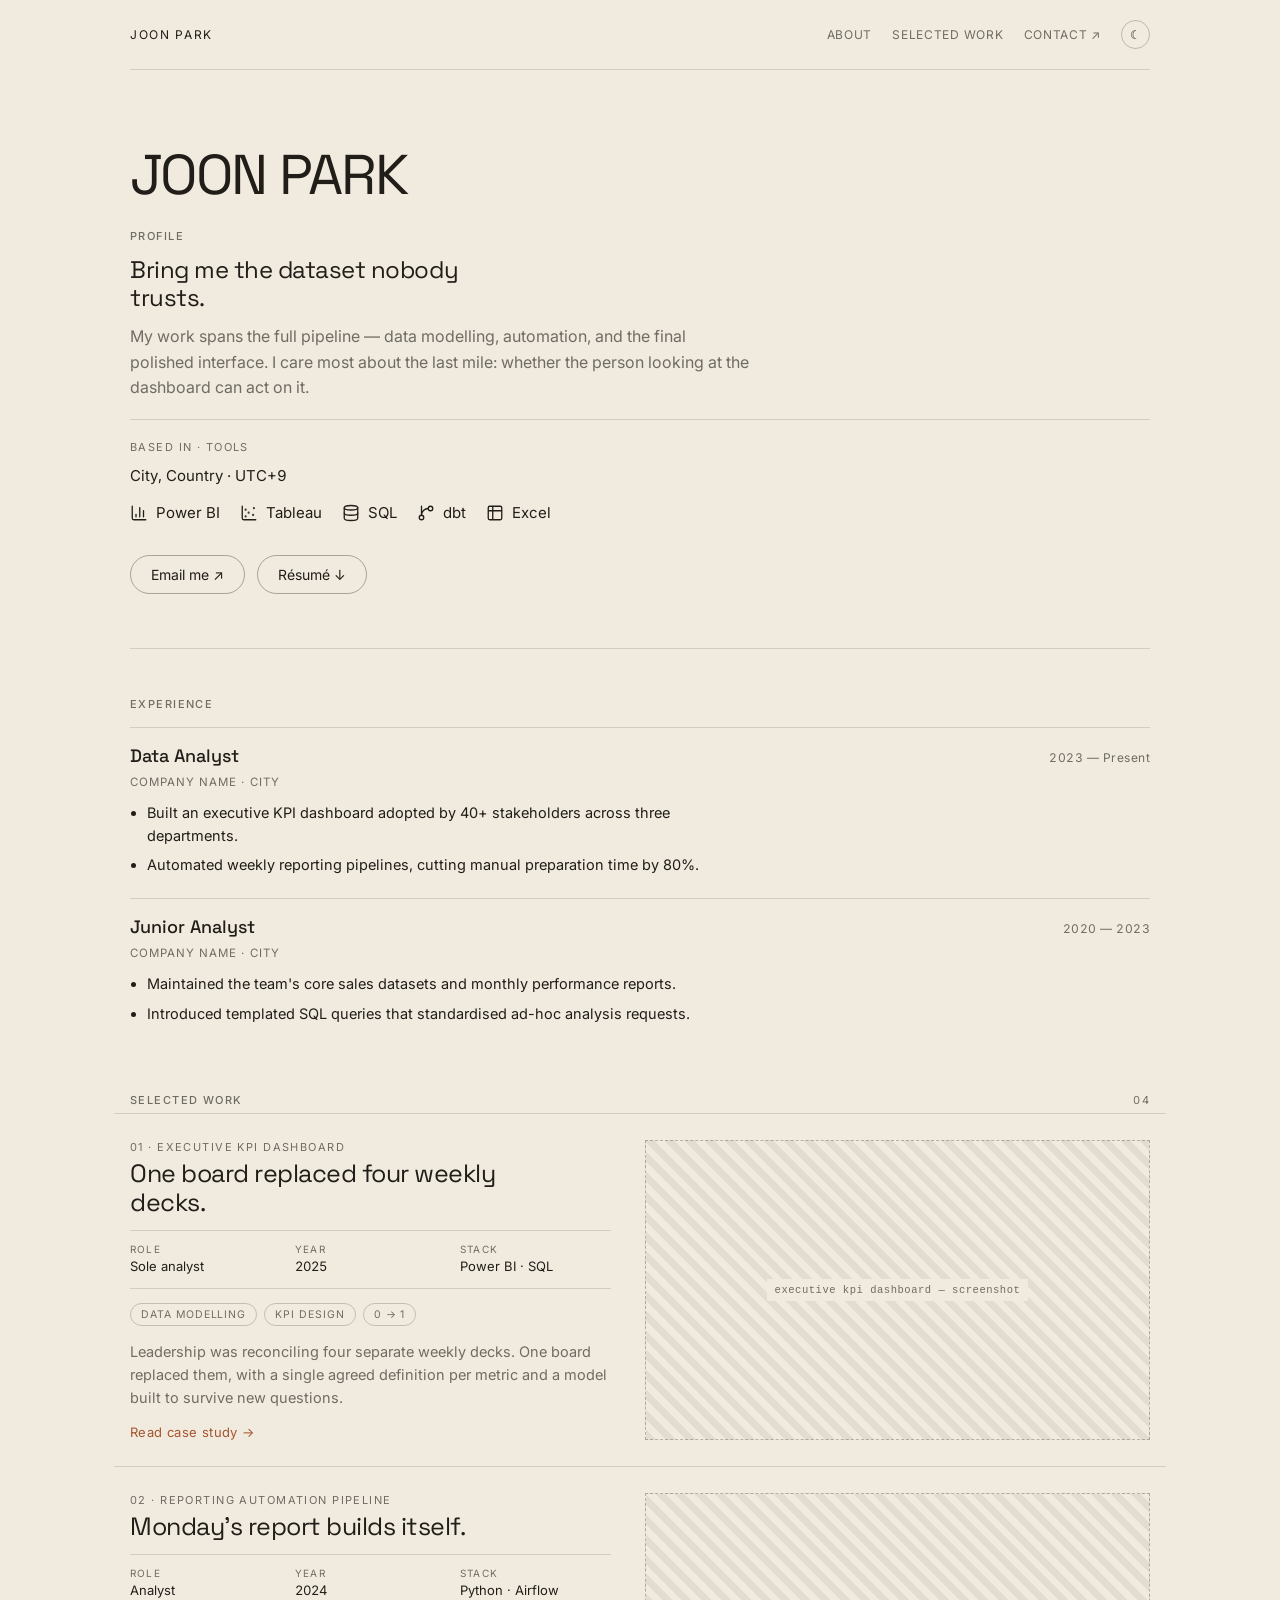
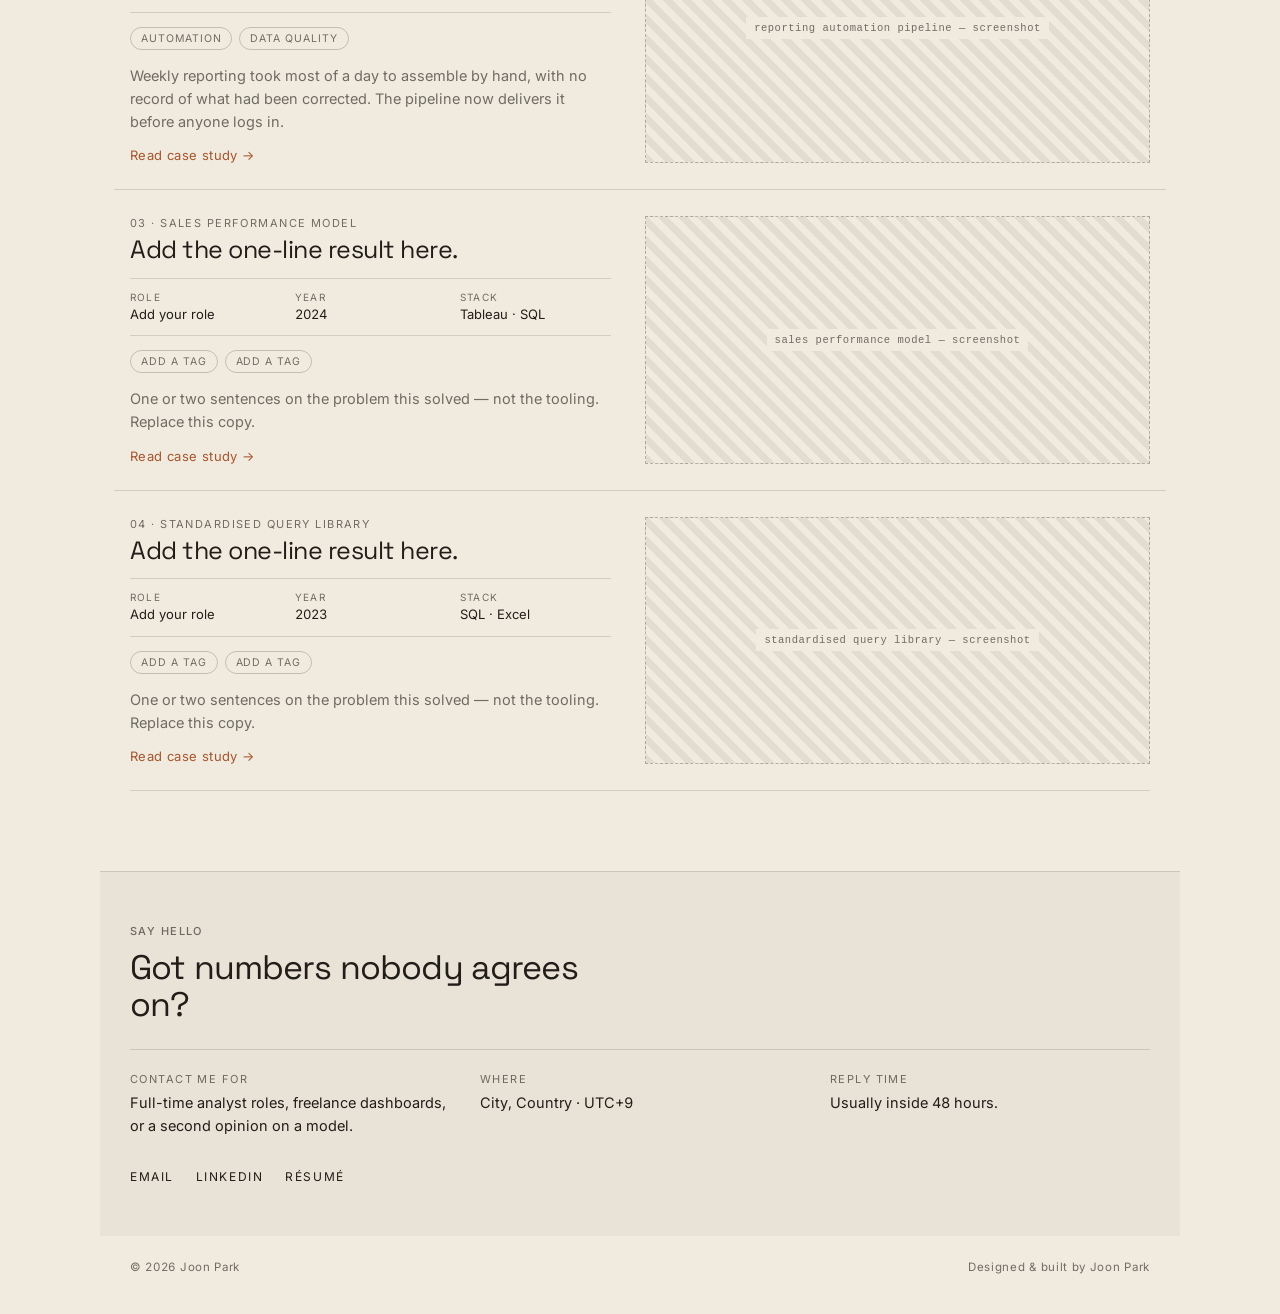
==== index.html @ a76da464 "text mod" ====
<!DOCTYPE html>
<html lang="en">

<head>
  <meta charset="UTF-8">
  <meta name="viewport" content="width=device-width, initial-scale=1.0">
  <title>Joon Park</title>
  <meta name="description" content="Joon Park — Portfolio, analytics work.">
  <link rel="icon"
    href="data:image/svg+xml,%3Csvg xmlns='http://www.w3.org/2000/svg' width='64' height='64'%3E%3Crect width='64' height='64' fill='%23f1ebdf'/%3E%3Crect x='9' y='9' width='46' height='46' fill='none' stroke='%23211e19' stroke-width='2'/%3E%3Crect x='22' y='22' width='20' height='20' fill='%23a4562e'/%3E%3C/svg%3E">
  <link rel="preconnect" href="https://fonts.googleapis.com">
  <link rel="preconnect" href="https://fonts.gstatic.com" crossorigin>
  <link
    href="https://fonts.googleapis.com/css2?family=Space+Grotesk:wght@400;500&family=Inter:wght@400;500&display=swap"
    rel="stylesheet">
  <link rel="stylesheet" href="css/style.css?v=10">
  <!-- Runs before first paint so the stored theme never flashes. -->
  <script>
    (function () {
      var t = null;
      try { t = localStorage.getItem("jpp-theme"); } catch (e) { }
      if (!t) {
        t = window.matchMedia && window.matchMedia("(prefers-color-scheme: dark)").matches
          ? "dark" : "light";
      }
      document.documentElement.setAttribute("data-th", t);
    })();
  </script>
</head>

<body>

  <a class="skip" href="#main">Skip to content</a>

  <div class="wrap">

    <header class="site-head bound">
      <a class="brand" href="index.html">Joon&nbsp;Park</a>
      <nav class="site-nav">
        <a class="nav-link" href="#about">About</a>
        <a class="nav-link" href="#work">Selected Work</a>
        <a class="nav-link" href="mailto:jppk.park@gmail.com">Contact&nbsp;&#8599;</a>
        <button class="theme-toggle" id="themeToggle" type="button" aria-label="Switch to dark theme"
          title="Switch to dark theme">&#9790;</button>
      </nav>
    </header>

    <main id="main" class="bound">

      <!-- ============ HERO ============ -->
      <section class="hero">
        <div class="hero-stack">
          <h1 class="hero-name">Joon&nbsp;Park</h1>

          <div class="profile">
            <h2 class="label">Profile</h2>
            <p class="statement">Bring me the dataset nobody trusts.</p>
            <p class="para">My work spans the full pipeline &mdash; data modelling, automation, and
              the final polished interface. I care most about the last mile: whether the person
              looking at the dashboard can act on it.</p>

            <div class="meta-block">
              <span class="eyebrow">Based in &middot; Tools</span>
              <span class="meta-loc num">City, Country &middot; UTC+9</span>
              <!-- Icons: Lucide (ISC). Each keeps stroke="currentColor" so it
                 renders in ink and follows the light/dark theme. -->
              <div class="tools">
                <span class="tool">
                  <svg viewBox="0 0 24 24" fill="none" stroke="currentColor" stroke-linecap="round"
                    stroke-linejoin="round" aria-hidden="true">
                    <path d="M3 3v16a2 2 0 0 0 2 2h16" />
                    <path d="M18 17V9" />
                    <path d="M13 17V5" />
                    <path d="M8 17v-3" />
                  </svg>Power BI</span>

                <span class="tool">
                  <svg viewBox="0 0 24 24" fill="none" stroke="currentColor" stroke-linecap="round"
                    stroke-linejoin="round" aria-hidden="true">
                    <circle cx="7.5" cy="7.5" r=".5" fill="currentColor" />
                    <circle cx="18.5" cy="5.5" r=".5" fill="currentColor" />
                    <circle cx="11.5" cy="11.5" r=".5" fill="currentColor" />
                    <circle cx="7.5" cy="16.5" r=".5" fill="currentColor" />
                    <circle cx="17.5" cy="14.5" r=".5" fill="currentColor" />
                    <path d="M3 3v16a2 2 0 0 0 2 2h16" />
                  </svg>Tableau</span>

                <span class="tool">
                  <svg viewBox="0 0 24 24" fill="none" stroke="currentColor" stroke-linecap="round"
                    stroke-linejoin="round" aria-hidden="true">
                    <ellipse cx="12" cy="5" rx="9" ry="3" />
                    <path d="M3 5V19A9 3 0 0 0 21 19V5" />
                    <path d="M3 12A9 3 0 0 0 21 12" />
                  </svg>SQL</span>

                <span class="tool">
                  <svg viewBox="0 0 24 24" fill="none" stroke="currentColor" stroke-linecap="round"
                    stroke-linejoin="round" aria-hidden="true">
                    <path d="M15 6a9 9 0 0 0-9 9V3" />
                    <circle cx="18" cy="6" r="3" />
                    <circle cx="6" cy="18" r="3" />
                  </svg>dbt</span>

                <span class="tool">
                  <svg viewBox="0 0 24 24" fill="none" stroke="currentColor" stroke-linecap="round"
                    stroke-linejoin="round" aria-hidden="true">
                    <path
                      d="M9 3H5a2 2 0 0 0-2 2v4m6-6h10a2 2 0 0 1 2 2v4M9 3v18m0 0h10a2 2 0 0 0 2-2V9M9 21H5a2 2 0 0 1-2-2V9m0 0h18" />
                  </svg>Excel</span>
              </div>
            </div>
          </div>

          <div class="cta-row">
            <a class="pill" href="mailto:jppk.park@gmail.com">Email me&nbsp;&#8599;</a>
            <a class="pill" href="#">R&eacute;sum&eacute;&nbsp;&#8595;</a>
          </div>
        </div>
      </section>

      <!-- ============ ABOUT / EXPERIENCE ============ -->
      <section class="about" id="about">
        <div class="about-stack">
          <h2 class="label">Experience</h2>

          <div class="roles">
            <div class="role">
              <div class="role-head">
                <h3 class="role-title">Data Analyst</h3>
                <span class="role-dates num">2023 &mdash; Present</span>
              </div>
              <p class="role-org">Company Name &middot; City</p>
              <ul class="role-list">
                <li>Built an executive KPI dashboard adopted by 40+ stakeholders across three departments.</li>
                <li>Automated weekly reporting pipelines, cutting manual preparation time by 80%.</li>
              </ul>
            </div>

            <div class="role">
              <div class="role-head">
                <h3 class="role-title">Junior Analyst</h3>
                <span class="role-dates num">2020 &mdash; 2023</span>
              </div>
              <p class="role-org">Company Name &middot; City</p>
              <ul class="role-list">
                <li>Maintained the team's core sales datasets and monthly performance reports.</li>
                <li>Introduced templated SQL queries that standardised ad-hoc analysis requests.</li>
              </ul>
            </div>
          </div>
        </div>
      </section>

      <!-- ============ SELECTED WORK ============ -->
      <section class="work-sec" id="work">
        <div class="sec-head">
          <h2 class="label">Selected Work</h2>
          <span class="sec-count num">04</span>
        </div>

        <a class="work" href="work/kpi-dashboard.html">
          <div class="work-grid">
            <div class="ph ph-shot">
              <span class="chip">executive kpi dashboard &mdash; screenshot</span>
            </div>
            <div class="work-text">
              <div class="work-head">
                <span class="eyebrow">01 &middot; Executive KPI dashboard</span>
                <span class="work-headline">One board replaced four weekly decks.</span>
              </div>
              <div class="facts3">
                <div class="fact"><span class="fact-k">Role</span><span class="fact-v">Sole analyst</span></div>
                <div class="fact"><span class="fact-k">Year</span><span class="fact-v num">2025</span></div>
                <div class="fact"><span class="fact-k">Stack</span><span class="fact-v">Power BI &middot; SQL</span>
                </div>
              </div>
              <div class="tags">
                <span class="tag">Data modelling</span>
                <span class="tag">KPI design</span>
                <span class="tag">0 &rarr; 1</span>
              </div>
              <p class="work-blurb">Leadership was reconciling four separate weekly decks. One board
                replaced them, with a single agreed definition per metric and a model built to
                survive new questions.</p>
              <span class="work-cta">Read case study&nbsp;<i class="arrow">&#8594;</i></span>
            </div>
          </div>
        </a>

        <a class="work" href="work/reporting-automation.html">
          <div class="work-grid">
            <div class="ph ph-shot">
              <span class="chip">reporting automation pipeline &mdash; screenshot</span>
            </div>
            <div class="work-text">
              <div class="work-head">
                <span class="eyebrow">02 &middot; Reporting automation pipeline</span>
                <span class="work-headline">Monday's report builds itself.</span>
              </div>
              <div class="facts3">
                <div class="fact"><span class="fact-k">Role</span><span class="fact-v">Analyst</span></div>
                <div class="fact"><span class="fact-k">Year</span><span class="fact-v num">2024</span></div>
                <div class="fact"><span class="fact-k">Stack</span><span class="fact-v">Python &middot; Airflow</span>
                </div>
              </div>
              <div class="tags">
                <span class="tag">Automation</span>
                <span class="tag">Data quality</span>
              </div>
              <p class="work-blurb">Weekly reporting took most of a day to assemble by hand, with no
                record of what had been corrected. The pipeline now delivers it before anyone logs in.</p>
              <span class="work-cta">Read case study&nbsp;<i class="arrow">&#8594;</i></span>
            </div>
          </div>
        </a>

        <a class="work" href="work/sales-performance.html">
          <div class="work-grid">
            <div class="ph ph-shot">
              <span class="chip">sales performance model &mdash; screenshot</span>
            </div>
            <div class="work-text">
              <div class="work-head">
                <span class="eyebrow">03 &middot; Sales performance model</span>
                <span class="work-headline">Add the one-line result here.</span>
              </div>
              <div class="facts3">
                <div class="fact"><span class="fact-k">Role</span><span class="fact-v">Add your role</span></div>
                <div class="fact"><span class="fact-k">Year</span><span class="fact-v num">2024</span></div>
                <div class="fact"><span class="fact-k">Stack</span><span class="fact-v">Tableau &middot; SQL</span>
                </div>
              </div>
              <div class="tags">
                <span class="tag">Add a tag</span>
                <span class="tag">Add a tag</span>
              </div>
              <p class="work-blurb">One or two sentences on the problem this solved &mdash; not the
                tooling. Replace this copy.</p>
              <span class="work-cta">Read case study&nbsp;<i class="arrow">&#8594;</i></span>
            </div>
          </div>
        </a>

        <a class="work" href="work/query-library.html">
          <div class="work-grid">
            <div class="ph ph-shot">
              <span class="chip">standardised query library &mdash; screenshot</span>
            </div>
            <div class="work-text">
              <div class="work-head">
                <span class="eyebrow">04 &middot; Standardised query library</span>
                <span class="work-headline">Add the one-line result here.</span>
              </div>
              <div class="facts3">
                <div class="fact"><span class="fact-k">Role</span><span class="fact-v">Add your role</span></div>
                <div class="fact"><span class="fact-k">Year</span><span class="fact-v num">2023</span></div>
                <div class="fact"><span class="fact-k">Stack</span><span class="fact-v">SQL &middot; Excel</span></div>
              </div>
              <div class="tags">
                <span class="tag">Add a tag</span>
                <span class="tag">Add a tag</span>
              </div>
              <p class="work-blurb">One or two sentences on the problem this solved &mdash; not the
                tooling. Replace this copy.</p>
              <span class="work-cta">Read case study&nbsp;<i class="arrow">&#8594;</i></span>
            </div>
          </div>
        </a>

        <div class="work-end"></div>
      </section>

      <!-- ============ CONTACT ============ -->
      <section class="panel">
        <div class="panel-inner">
          <div class="panel-head">
            <h2 class="label">Say hello</h2>
            <p class="panel-title">Got numbers nobody agrees on?</p>
          </div>

          <div class="triple">
            <div class="tri">
              <span class="eyebrow">Contact me for</span>
              <span class="tri-v">Full-time analyst roles, freelance dashboards, or a second
                opinion on a model.</span>
            </div>
            <div class="tri">
              <span class="eyebrow">Where</span>
              <span class="tri-v num">City, Country &middot; UTC+9</span>
            </div>
            <div class="tri">
              <span class="eyebrow">Reply time</span>
              <span class="tri-v num">Usually inside 48 hours.</span>
            </div>
          </div>

          <div class="link-row">
            <a class="link-cap" href="mailto:jppk.park@gmail.com">Email</a>
            <a class="link-cap" href="https://www.linkedin.com/" rel="noopener">LinkedIn</a>
            <a class="link-cap" href="#">R&eacute;sum&eacute;</a>
          </div>
        </div>
      </section>

    </main>

    <footer class="site-foot bound">
      <span class="num">&copy; 2026 Joon Park</span>
      <span>Designed &amp; built by Joon Park</span>
    </footer>

  </div>

  <script src="js/main.js?v=10"></script>
</body>

</html>
---- css/style.css ----
/* ============================================================
   J.P. Park — portfolio
   Editorial parchment. Hairlines only, no shadows.
   One breakpoint: 820px.
   ============================================================ */

/* ---------- design tokens ---------- */

:root {
  --bg:          #f1ebdf;
  --ink:         #211e19;
  --muted:       rgba(33, 30, 25, .62);
  --accent:      #a4562e;
  --panel:       rgba(33, 30, 25, .04);
  --hover:       rgba(33, 30, 25, .035);

  --hair:        rgba(33, 30, 25, .15);   /* rules and section dividers */
  --hair-strong: rgba(33, 30, 25, .25);   /* theme toggle */
  --hair-tag:    rgba(33, 30, 25, .22);   /* tag pills */
  --hair-dash:   rgba(33, 30, 25, .28);   /* image placeholders */
  --hair-icon:   rgba(33, 30, 25, .35);   /* tool slots, CTA pills */

  --ph-fill:     rgba(33, 30, 25, .07);   /* placeholder hatching */
  --chip-bg:     #f1ebdf;                 /* label chip sitting on the hatching */

  --display: "Space Grotesk", system-ui, sans-serif;
  --body:    Inter, system-ui, sans-serif;
  --mono:    ui-monospace, Menlo, Consolas, monospace;

  color-scheme: light;
}

html[data-th="dark"] {
  --bg:          #16140f;
  --ink:         #ece5d6;
  --muted:       #9a9280;
  --accent:      #d1804f;
  --panel:       rgba(236, 229, 214, .045);
  --hover:       rgba(236, 229, 214, .045);

  --hair:        rgba(236, 229, 214, .18);
  --hair-strong: rgba(236, 229, 214, .28);
  --hair-tag:    rgba(236, 229, 214, .22);
  --hair-dash:   rgba(236, 229, 214, .26);
  --hair-icon:   rgba(236, 229, 214, .30);

  --ph-fill:     rgba(236, 229, 214, .09);
  --chip-bg:     #16140f;

  color-scheme: dark;
}

/* Fallback for the no-JS case — the inline head script normally sets data-th
   before first paint, so this only applies when scripting is off. */
@media (prefers-color-scheme: dark) {
  html:not([data-th]) {
    --bg:          #16140f;
    --ink:         #ece5d6;
    --muted:       #9a9280;
    --accent:      #d1804f;
    --panel:       rgba(236, 229, 214, .045);
    --hover:       rgba(236, 229, 214, .045);
    --hair:        rgba(236, 229, 214, .18);
    --hair-strong: rgba(236, 229, 214, .28);
    --hair-tag:    rgba(236, 229, 214, .22);
    --hair-dash:   rgba(236, 229, 214, .26);
    --hair-icon:   rgba(236, 229, 214, .30);
    --ph-fill:     rgba(236, 229, 214, .09);
    --chip-bg:     #16140f;
    color-scheme: dark;
  }
}

/* ---------- base ---------- */

html, body { margin: 0; padding: 0; }

body {
  background: var(--bg);
  color: var(--ink);
  font-family: var(--body);
  -webkit-font-smoothing: antialiased;
}

a { color: var(--ink); text-decoration: none; }
a:hover { color: var(--accent); }
:focus-visible { outline: 2px solid var(--accent); outline-offset: 3px; }
::selection { background: var(--accent); color: var(--bg); }

h1, h2, h3, p, ul, figure { margin: 0; }

.num { font-variant-numeric: tabular-nums; }

.skip {
  position: absolute; left: -9999px; top: 8px; z-index: 50;
  padding: 8px 14px; border-radius: 4px;
  background: var(--ink); color: var(--bg); font-size: 13px;
}
.skip:focus { left: 16px; color: var(--bg); }

/* ---------- shell ---------- */

.wrap  { min-height: 100vh; padding: 0 30px; }
.bound { max-width: 1020px; margin: 0 auto; }

/* ---------- header ---------- */

.site-head {
  display: flex; justify-content: space-between; align-items: center;
  gap: 18px; padding: 20px 0;
  border-bottom: 1px solid var(--hair);
}
.brand { font-size: 12px; letter-spacing: .14em; text-transform: uppercase; }
.site-nav { display: flex; align-items: center; gap: 20px; }
.nav-link {
  font-size: 12px; letter-spacing: .06em; text-transform: uppercase;
  color: var(--muted);
}
.theme-toggle {
  width: 29px; height: 29px; padding: 0;
  border: 1px solid var(--hair-strong); border-radius: 50%;
  background: transparent; color: inherit; cursor: pointer;
  font-size: 12px; line-height: 1;
  display: grid; place-items: center;
}
.theme-toggle:hover { border-color: var(--accent); color: var(--accent); }

/* ---------- shared type ---------- */

.label {
  font-size: 11px; font-weight: 500; letter-spacing: .13em;
  text-transform: uppercase; color: var(--muted);
}
.eyebrow {
  font-size: 11px; letter-spacing: .13em;
  text-transform: uppercase; color: var(--muted);
}

/* ---------- hero ---------- */

.hero { padding: 76px 0 54px; display: flex; flex-direction: column; }
.hero-stack { display: flex; flex-direction: column; gap: 26px; }

.hero-name {
  font-family: var(--display); font-size: 56px; font-weight: 400;
  line-height: 1.02; letter-spacing: -.03em; text-transform: uppercase;
  max-width: 17ch; text-wrap: balance;
}

.profile { display: flex; flex-direction: column; gap: 13px; }
.statement {
  font-family: var(--display); font-size: 24px; font-weight: 400;
  line-height: 1.15; letter-spacing: -.02em; max-width: 24ch;
}
.para {
  font-size: 16px; line-height: 1.6; max-width: 62ch;
  color: var(--muted); text-wrap: pretty;
}

.meta-block {
  display: flex; flex-direction: column; gap: 10px;
  width: 100%; align-self: stretch;
  padding-top: 20px; margin-top: 5px;
  border-top: 1px solid var(--hair);
}
.meta-loc { font-size: 15px; line-height: 1.6; }
.tools { display: flex; flex-wrap: wrap; gap: 10px 20px; margin-top: 4px; }
.tool {
  display: inline-flex; align-items: center; gap: 8px;
  white-space: nowrap; font-size: 15px; line-height: 1.4;
}
/* Lucide glyphs (ISC). Monochrome — they inherit the ink colour via
   currentColor, so they follow the light/dark theme. Note: no `fill` here on
   purpose — the scatter icon's dots carry their own fill="currentColor" and a
   CSS fill would override that attribute and erase them. */
.tool svg {
  flex: none; width: 18px; height: 18px;
  stroke-width: 1.75;
}

.cta-row { display: flex; flex-wrap: wrap; gap: 12px; padding-top: 6px; }
.pill {
  border: 1px solid var(--hair-icon); border-radius: 22px;
  padding: 10px 20px; font-size: 14px;
}
.pill:hover { border-color: var(--accent); }

/* ---------- experience ---------- */

.about {
  padding: 48px 0 8px;
  border-top: 1px solid var(--hair);
  scroll-margin-top: 20px;
}
.about-stack { display: flex; flex-direction: column; gap: 16px; }
.roles { display: flex; flex-direction: column; gap: 22px; }
.role {
  display: flex; flex-direction: column; gap: 8px;
  padding-top: 16px; border-top: 1px solid var(--hair);
}
.role-head {
  display: flex; justify-content: space-between; align-items: baseline; gap: 16px;
}
.role-title { font-family: var(--display); font-size: 18px; font-weight: 500; }
.role-dates {
  font-size: 12px; letter-spacing: .04em; white-space: nowrap; color: var(--muted);
}
.role-org {
  font-size: 11.5px; letter-spacing: .09em;
  text-transform: uppercase; color: var(--muted);
}
.role-list {
  margin-top: 5px; padding-left: 17px; max-width: 56ch;
  display: flex; flex-direction: column; gap: 7px;
}
.role-list li { font-size: 14.5px; line-height: 1.55; }

/* ---------- selected work ---------- */

.work-sec { padding: 60px 0 20px; scroll-margin-top: 20px; }
.sec-head {
  display: flex; justify-content: space-between; align-items: baseline;
  gap: 20px; padding-bottom: 6px;
}
.sec-count { font-size: 11px; letter-spacing: .13em; color: var(--muted); }

.work {
  display: block; border-top: 1px solid var(--hair);
  padding: 26px 16px; margin: 0 -16px;
  transition: background .15s ease;
}
.work:hover { background: var(--hover); color: var(--ink); }
.work-grid {
  display: grid; grid-template-columns: 1fr 1.05fr;
  gap: 34px; align-items: stretch;
}
.work-text { display: flex; flex-direction: column; gap: 14px; order: 1; }
.work-head { display: flex; flex-direction: column; gap: 5px; }
.work-headline {
  font-family: var(--display); font-size: 25px; font-weight: 400;
  line-height: 1.14; letter-spacing: -.02em; max-width: 24ch;
}
.work-blurb {
  font-size: 14.5px; line-height: 1.6; max-width: 56ch;
  color: var(--muted); text-wrap: pretty;
}
.work-cta {
  margin-top: auto; font-size: 13px; letter-spacing: .03em; color: var(--accent);
}
.arrow { display: inline-block; font-style: normal; transition: transform .15s ease; }
.work:hover .arrow { transform: translateX(3px); }
.work-end { border-top: 1px solid var(--hair); }

/* image placeholders */
.ph {
  display: grid; place-items: center;
  border: 1px dashed var(--hair-dash);
  background-image: repeating-linear-gradient(45deg,
    var(--ph-fill) 0 7px, transparent 7px 14px);
}
.ph-shot { min-height: 230px; order: 2; }
.chip {
  font-family: var(--mono); font-size: 10.5px; letter-spacing: .05em;
  padding: 5px 8px; background: var(--chip-bg); color: var(--muted);
}

/* facts strips */
.facts3 {
  display: grid; grid-template-columns: repeat(3, 1fr); gap: 14px;
  padding: 12px 0;
  border-top: 1px solid var(--hair); border-bottom: 1px solid var(--hair);
}
.fact { display: flex; flex-direction: column; gap: 3px; }
.fact-k {
  font-size: 10px; letter-spacing: .12em; text-transform: uppercase; color: var(--muted);
}
.fact-v { font-size: 13px; line-height: 1.35; }

.tags { display: flex; flex-wrap: wrap; gap: 7px; }
.tag {
  display: inline-block; white-space: nowrap;
  font-size: 10.5px; letter-spacing: .09em; text-transform: uppercase;
  border: 1px solid var(--hair-tag); border-radius: 12px;
  padding: 4px 10px; color: var(--muted);
}

/* ---------- full-bleed panels ---------- */

.panel {
  margin: 60px -30px 0; padding: 52px 30px;
  background: var(--panel); border-top: 1px solid var(--hair);
}
.panel-inner {
  max-width: 1020px; margin: 0 auto;
  display: flex; flex-direction: column; gap: 26px;
}
.panel-head { display: flex; flex-direction: column; gap: 12px; }
.panel-title {
  font-family: var(--display); font-size: 34px; font-weight: 400;
  line-height: 1.08; letter-spacing: -.025em; max-width: 22ch;
}
.triple {
  display: grid; grid-template-columns: repeat(3, 1fr); gap: 30px;
  padding-top: 22px; border-top: 1px solid var(--hair);
}
.tri { display: flex; flex-direction: column; gap: 6px; }
.tri-v { font-size: 14.5px; line-height: 1.55; }
.link-row {
  display: flex; flex-wrap: wrap; gap: 22px;
  align-items: baseline; padding-top: 6px;
}
.link-cap { font-size: 12px; letter-spacing: .13em; text-transform: uppercase; }

/* ---------- footer ---------- */

.site-foot {
  padding: 24px 0 40px;
  display: flex; justify-content: space-between; align-items: baseline; gap: 20px;
}
.site-foot span { font-size: 11.5px; letter-spacing: .06em; color: var(--muted); }

/* ---------- case study ---------- */

.cs-top {
  padding: 24px 0 0;
  display: flex; justify-content: space-between; align-items: baseline; gap: 20px;
}
.cs-back {
  font-size: 11.5px; letter-spacing: .09em;
  text-transform: uppercase; color: var(--muted);
}
.cs-counter { font-size: 11.5px; letter-spacing: .11em; color: var(--muted); }

.cs-head { padding: 52px 0 30px; display: flex; flex-direction: column; gap: 20px; }
.cs-title {
  font-family: var(--display); font-size: 44px; font-weight: 400;
  line-height: 1.05; letter-spacing: -.03em; text-transform: uppercase;
  max-width: 20ch; text-wrap: balance;
}
.cs-lede {
  font-size: 17px; line-height: 1.55; max-width: 56ch;
  color: var(--muted); text-wrap: pretty;
}

.facts4 {
  display: grid; grid-template-columns: repeat(4, 1fr); gap: 24px;
  padding: 22px 0 30px; border-top: 1px solid var(--hair);
}
.facts4 .fact-k { font-size: 10.5px; }
.facts4 .fact-v { font-size: 14.5px; line-height: 1.45; }

.ph-hero { height: 440px; }
.ph-hero .chip { font-size: 11px; padding: 6px 10px; }
.ph-detail { height: 270px; }

.cs-row {
  display: grid; grid-template-columns: 160px 1fr; gap: 34px;
  padding-top: 38px; margin-top: 38px; border-top: 1px solid var(--hair);
}
.cs-body { display: flex; flex-direction: column; gap: 26px; }
.cs-para {
  font-size: 15.5px; line-height: 1.65; max-width: 62ch; text-wrap: pretty;
}
.figure { display: flex; flex-direction: column; gap: 10px; }
.figure figcaption {
  font-size: 13px; line-height: 1.5; max-width: 52ch; color: var(--muted);
}

.stats { display: flex; flex-wrap: wrap; gap: 52px; }
.stat { display: flex; flex-direction: column; gap: 5px; }
.stat-n {
  font-family: var(--display); font-size: 38px; font-weight: 400;
  letter-spacing: -.035em; color: var(--accent);
}
.stat-k { font-size: 12.5px; letter-spacing: .04em; color: var(--muted); }

.cs-nav { margin: 52px -30px 0; padding: 30px; }
.cs-nav .panel-inner { display: grid; grid-template-columns: 1fr 1fr; gap: 26px; }
.cs-step {
  display: flex; flex-direction: column; gap: 6px;
  transition: background .15s ease;
}
.cs-step:hover { color: var(--ink); }
.cs-step-next { text-align: right; }
.cs-step-title { font-family: var(--display); font-size: 19px; line-height: 1.2; }
.cs-results { display: flex; flex-direction: column; gap: 28px; }

/* ---------- responsive ---------- */

@media (max-width: 820px) {
  .hero-name,
  .cs-title      { font-size: 31px; }
  .panel-title   { font-size: 27px; }

  .work-grid     { grid-template-columns: 1fr; gap: 22px; }
  .ph-shot       { order: -1; }

  .facts4        { grid-template-columns: 1fr 1fr; gap: 20px; }
  .triple        { grid-template-columns: 1fr; gap: 26px; }
  .cs-row        { grid-template-columns: 1fr; gap: 12px; }
  .cs-nav .panel-inner { grid-template-columns: 1fr; gap: 30px; }
}

@media (prefers-reduced-motion: reduce) {
  .work, .arrow, .cs-step { transition: none; }
}
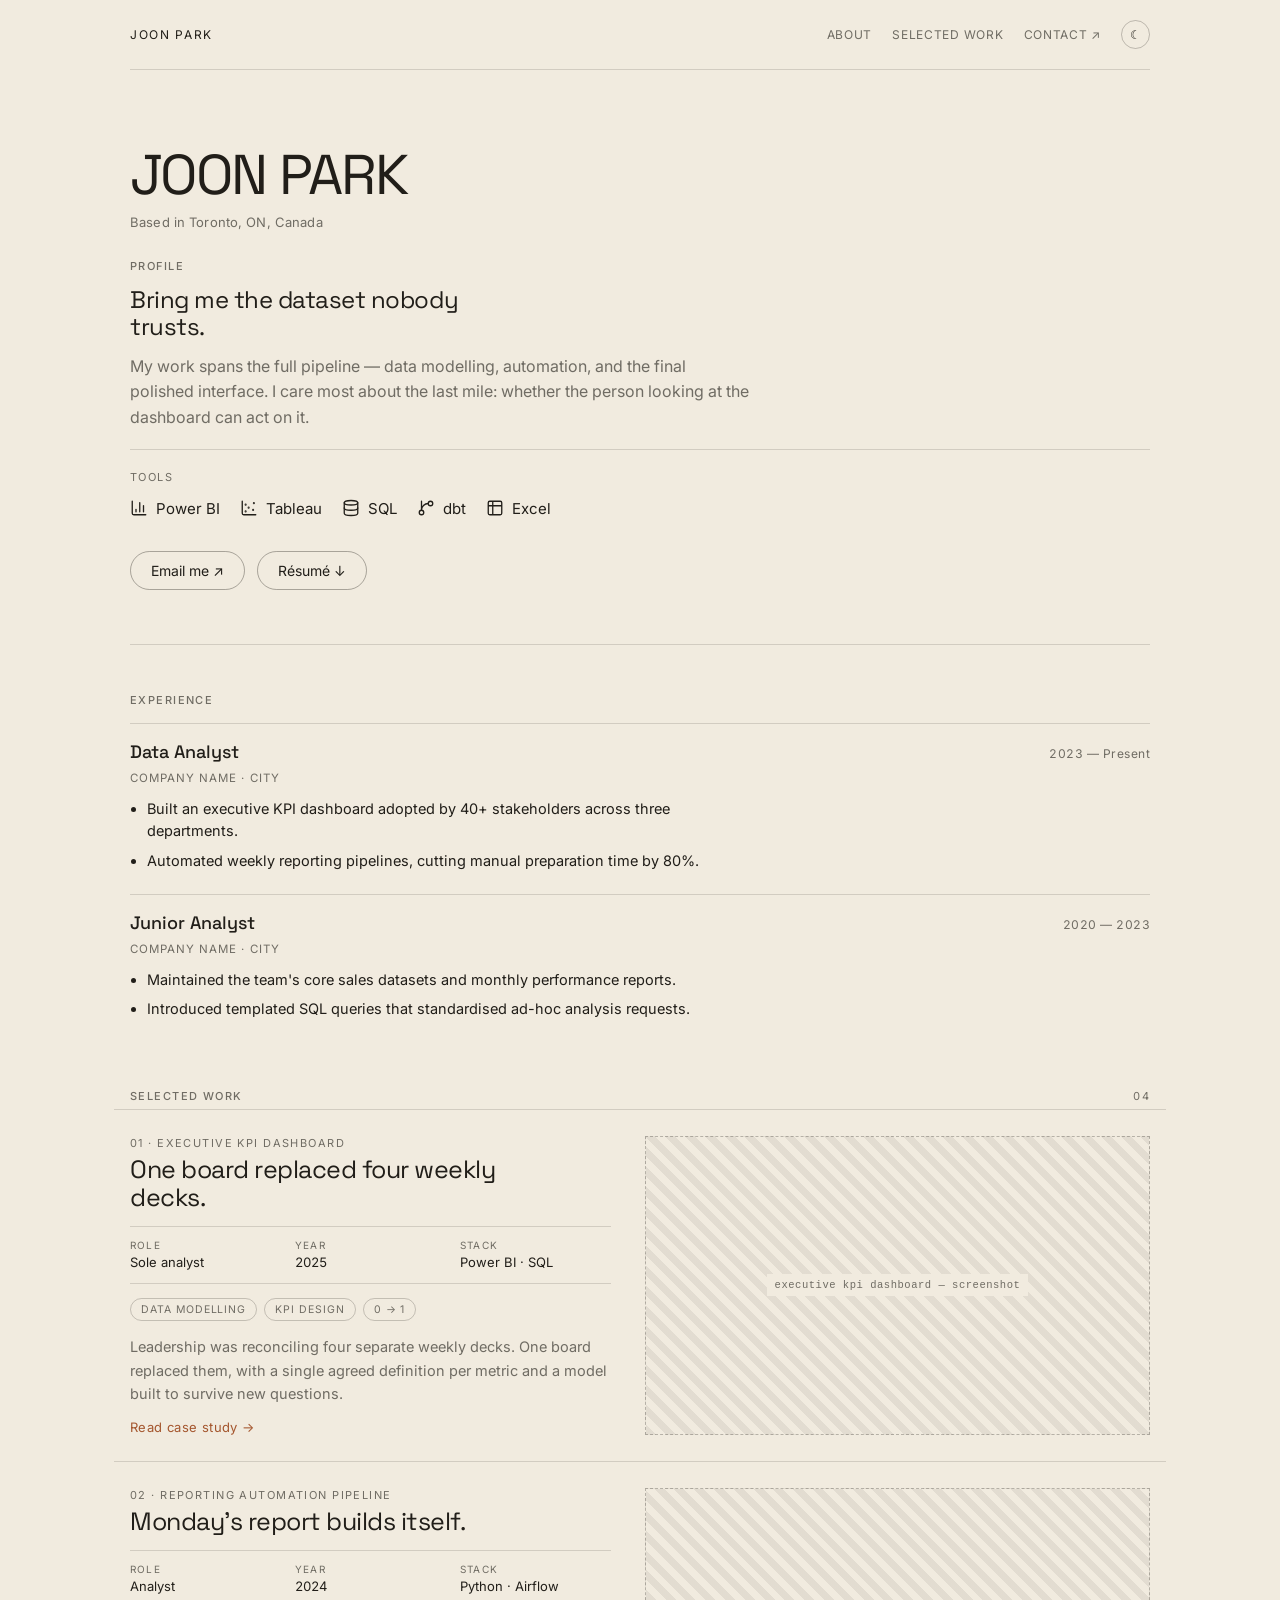
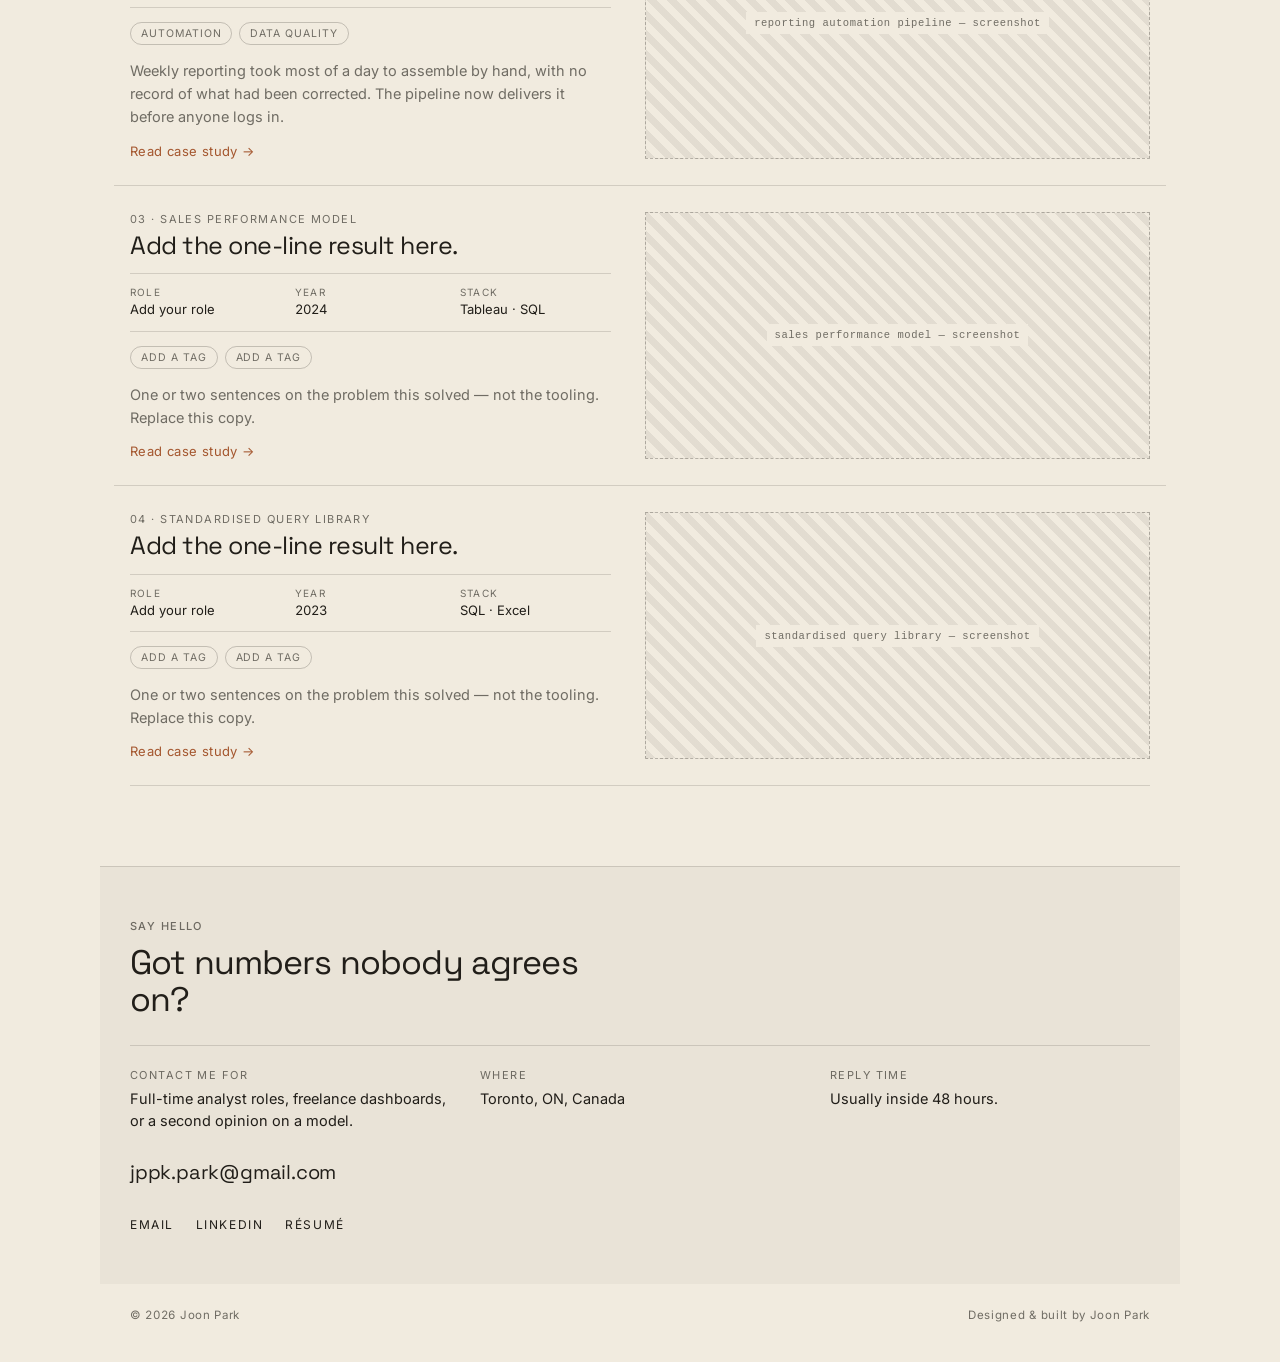
==== commit c9f348d7: "Hero identity, Toronto location, and scrape-resistant email - Move the location under the name as it" ====
--- a/index.html
+++ b/index.html
@@ -13,7 +13,7 @@
   <link
     href="https://fonts.googleapis.com/css2?family=Space+Grotesk:wght@400;500&family=Inter:wght@400;500&display=swap"
     rel="stylesheet">
-  <link rel="stylesheet" href="css/style.css?v=10">
+  <link rel="stylesheet" href="css/style.css?v=13">
   <!-- Runs before first paint so the stored theme never flashes. -->
   <script>
     (function () {
@@ -39,7 +39,7 @@
       <nav class="site-nav">
         <a class="nav-link" href="#about">About</a>
         <a class="nav-link" href="#work">Selected Work</a>
-        <a class="nav-link" href="mailto:jppk.park@gmail.com">Contact&nbsp;&#8599;</a>
+        <a class="nav-link mail" href="#contact" data-u="jppk.park" data-d="gmail.com">Contact&nbsp;&#8599;</a>
         <button class="theme-toggle" id="themeToggle" type="button" aria-label="Switch to dark theme"
           title="Switch to dark theme">&#9790;</button>
       </nav>
@@ -50,7 +50,10 @@
       <!-- ============ HERO ============ -->
       <section class="hero">
         <div class="hero-stack">
-          <h1 class="hero-name">Joon&nbsp;Park</h1>
+          <div class="hero-id">
+            <h1 class="hero-name">Joon&nbsp;Park</h1>
+            <p class="hero-loc">Based in Toronto, ON, Canada</p>
+          </div>
 
           <div class="profile">
             <h2 class="label">Profile</h2>
@@ -60,8 +63,7 @@
               looking at the dashboard can act on it.</p>
 
             <div class="meta-block">
-              <span class="eyebrow">Based in &middot; Tools</span>
-              <span class="meta-loc num">City, Country &middot; UTC+9</span>
+              <span class="eyebrow">Tools</span>
               <!-- Icons: Lucide (ISC). Each keeps stroke="currentColor" so it
                  renders in ink and follows the light/dark theme. -->
               <div class="tools">
@@ -112,7 +114,7 @@
           </div>
 
           <div class="cta-row">
-            <a class="pill" href="mailto:jppk.park@gmail.com">Email me&nbsp;&#8599;</a>
+            <a class="pill mail" href="#contact" data-u="jppk.park" data-d="gmail.com">Email me&nbsp;&#8599;</a>
             <a class="pill" href="#">R&eacute;sum&eacute;&nbsp;&#8595;</a>
           </div>
         </div>
@@ -271,7 +273,7 @@
       </section>
 
       <!-- ============ CONTACT ============ -->
-      <section class="panel">
+      <section class="panel" id="contact">
         <div class="panel-inner">
           <div class="panel-head">
             <h2 class="label">Say hello</h2>
@@ -286,7 +288,7 @@
             </div>
             <div class="tri">
               <span class="eyebrow">Where</span>
-              <span class="tri-v num">City, Country &middot; UTC+9</span>
+              <span class="tri-v">Toronto, ON, Canada</span>
             </div>
             <div class="tri">
               <span class="eyebrow">Reply time</span>
@@ -294,8 +296,13 @@
             </div>
           </div>
 
+          <!-- The address is assembled by js/main.js so it never appears in the
+               page source. Without JS this stays readable as the (at)/(dot) form. -->
+          <a class="mail-display mail" href="#contact"
+             data-u="jppk.park" data-d="gmail.com" data-show>jppk.park (at) gmail (dot) com</a>
+
           <div class="link-row">
-            <a class="link-cap" href="mailto:jppk.park@gmail.com">Email</a>
+            <a class="link-cap mail" href="#contact" data-u="jppk.park" data-d="gmail.com">Email</a>
             <a class="link-cap" href="https://www.linkedin.com/" rel="noopener">LinkedIn</a>
             <a class="link-cap" href="#">R&eacute;sum&eacute;</a>
           </div>
@@ -311,7 +318,7 @@
 
   </div>
 
-  <script src="js/main.js?v=10"></script>
+  <script src="js/main.js?v=13"></script>
 </body>
 
 </html>
--- a/css/style.css
+++ b/css/style.css
@@ -147,6 +147,11 @@
   max-width: 17ch; text-wrap: balance;
 }
 
+/* Name and location read as one unit, so they sit tighter than the
+   hero-stack's 26px rhythm. */
+.hero-id  { display: flex; flex-direction: column; gap: 10px; }
+.hero-loc { font-size: 13px; line-height: 1.5; letter-spacing: .01em; color: var(--muted); }
+
 .profile { display: flex; flex-direction: column; gap: 13px; }
 .statement {
   font-family: var(--display); font-size: 24px; font-weight: 400;
@@ -163,7 +168,6 @@
   padding-top: 20px; margin-top: 5px;
   border-top: 1px solid var(--hair);
 }
-.meta-loc { font-size: 15px; line-height: 1.6; }
 .tools { display: flex; flex-wrap: wrap; gap: 10px 20px; margin-top: 4px; }
 .tool {
   display: inline-flex; align-items: center; gap: 8px;
@@ -305,6 +309,11 @@
 }
 .tri { display: flex; flex-direction: column; gap: 6px; }
 .tri-v { font-size: 14.5px; line-height: 1.55; }
+.mail-display {
+  align-self: start;
+  font-family: var(--display); font-size: 20px; line-height: 1.3;
+  letter-spacing: -.01em; word-break: break-word;
+}
 .link-row {
   display: flex; flex-wrap: wrap; gap: 22px;
   align-items: baseline; padding-top: 6px;
@@ -392,6 +401,11 @@
   .cs-title      { font-size: 31px; }
   .panel-title   { font-size: 27px; }
 
+  /* The four nav items plus the brand are wider than a phone viewport, so let
+     the bar wrap to a second row instead of forcing the page to scroll. */
+  .site-head     { flex-wrap: wrap; gap: 12px 18px; }
+  .site-nav      { flex-wrap: wrap; gap: 16px; }
+
   .work-grid     { grid-template-columns: 1fr; gap: 22px; }
   .ph-shot       { order: -1; }
 
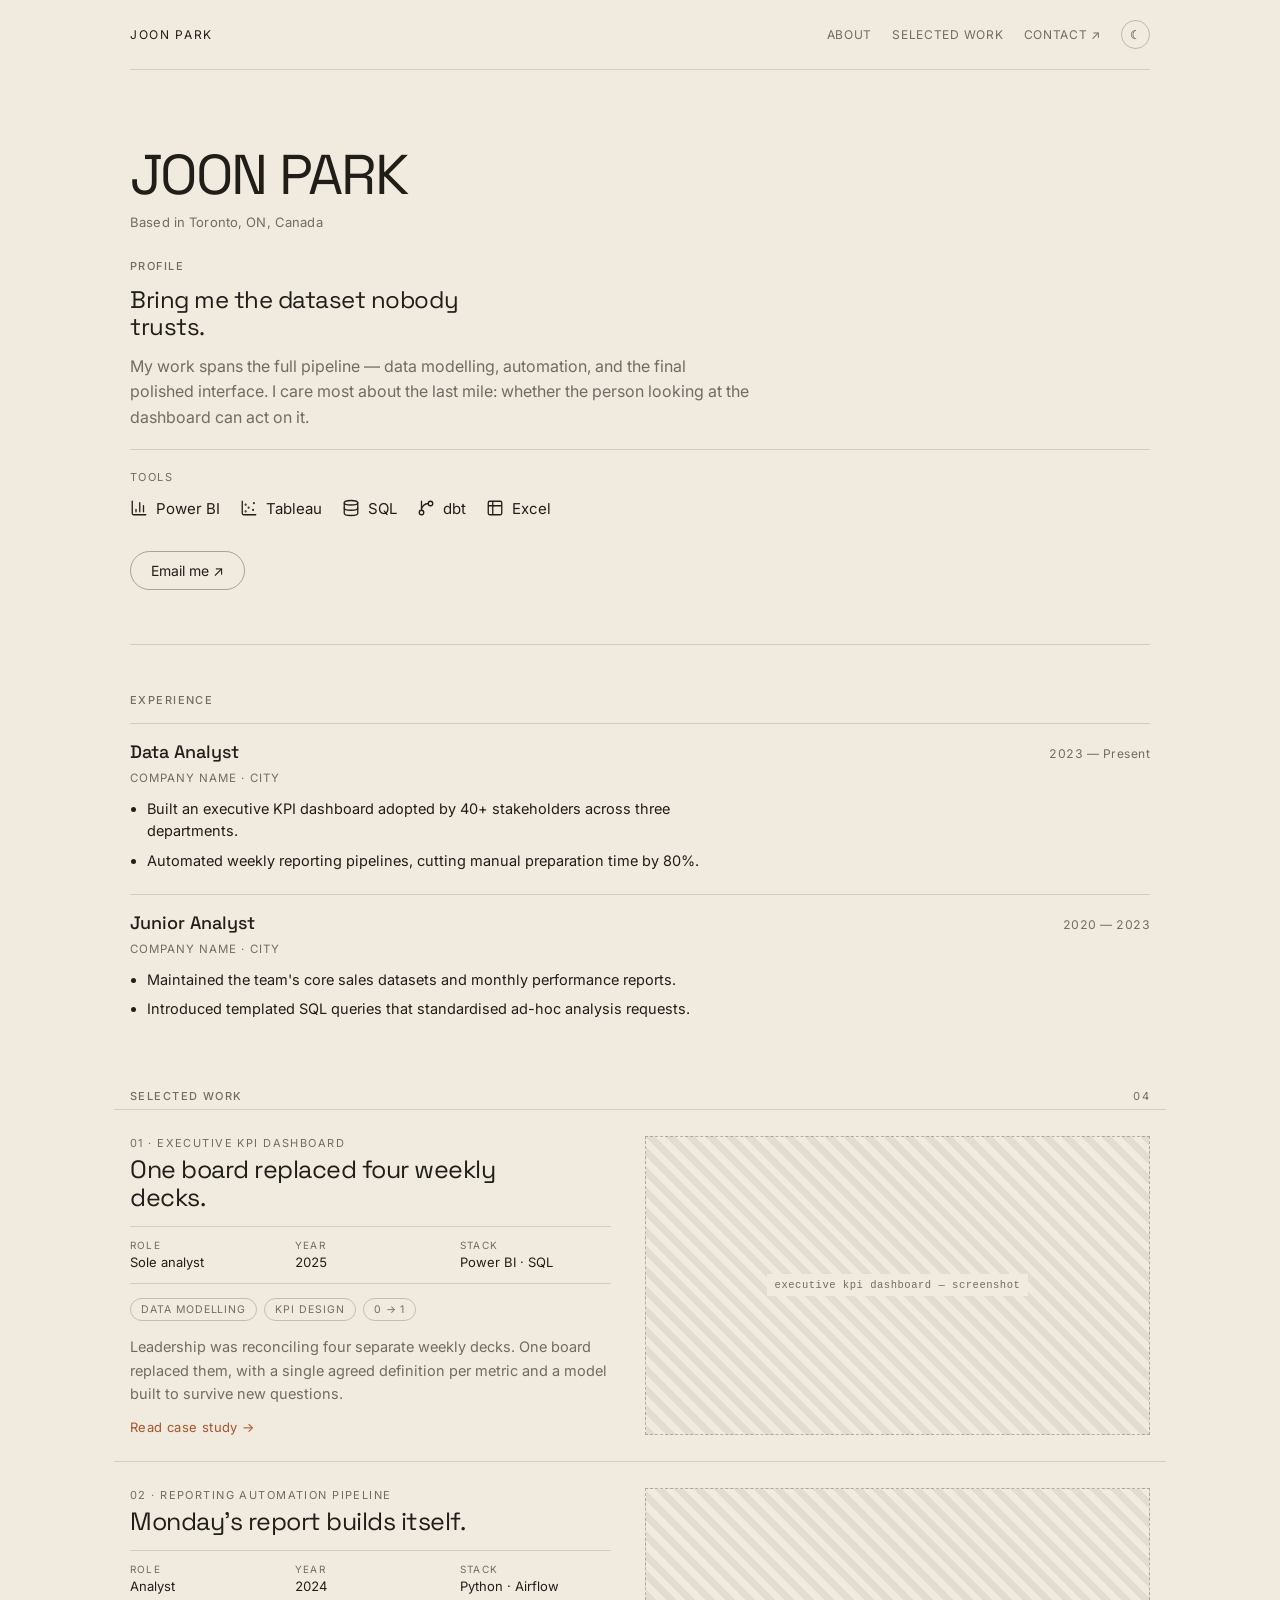
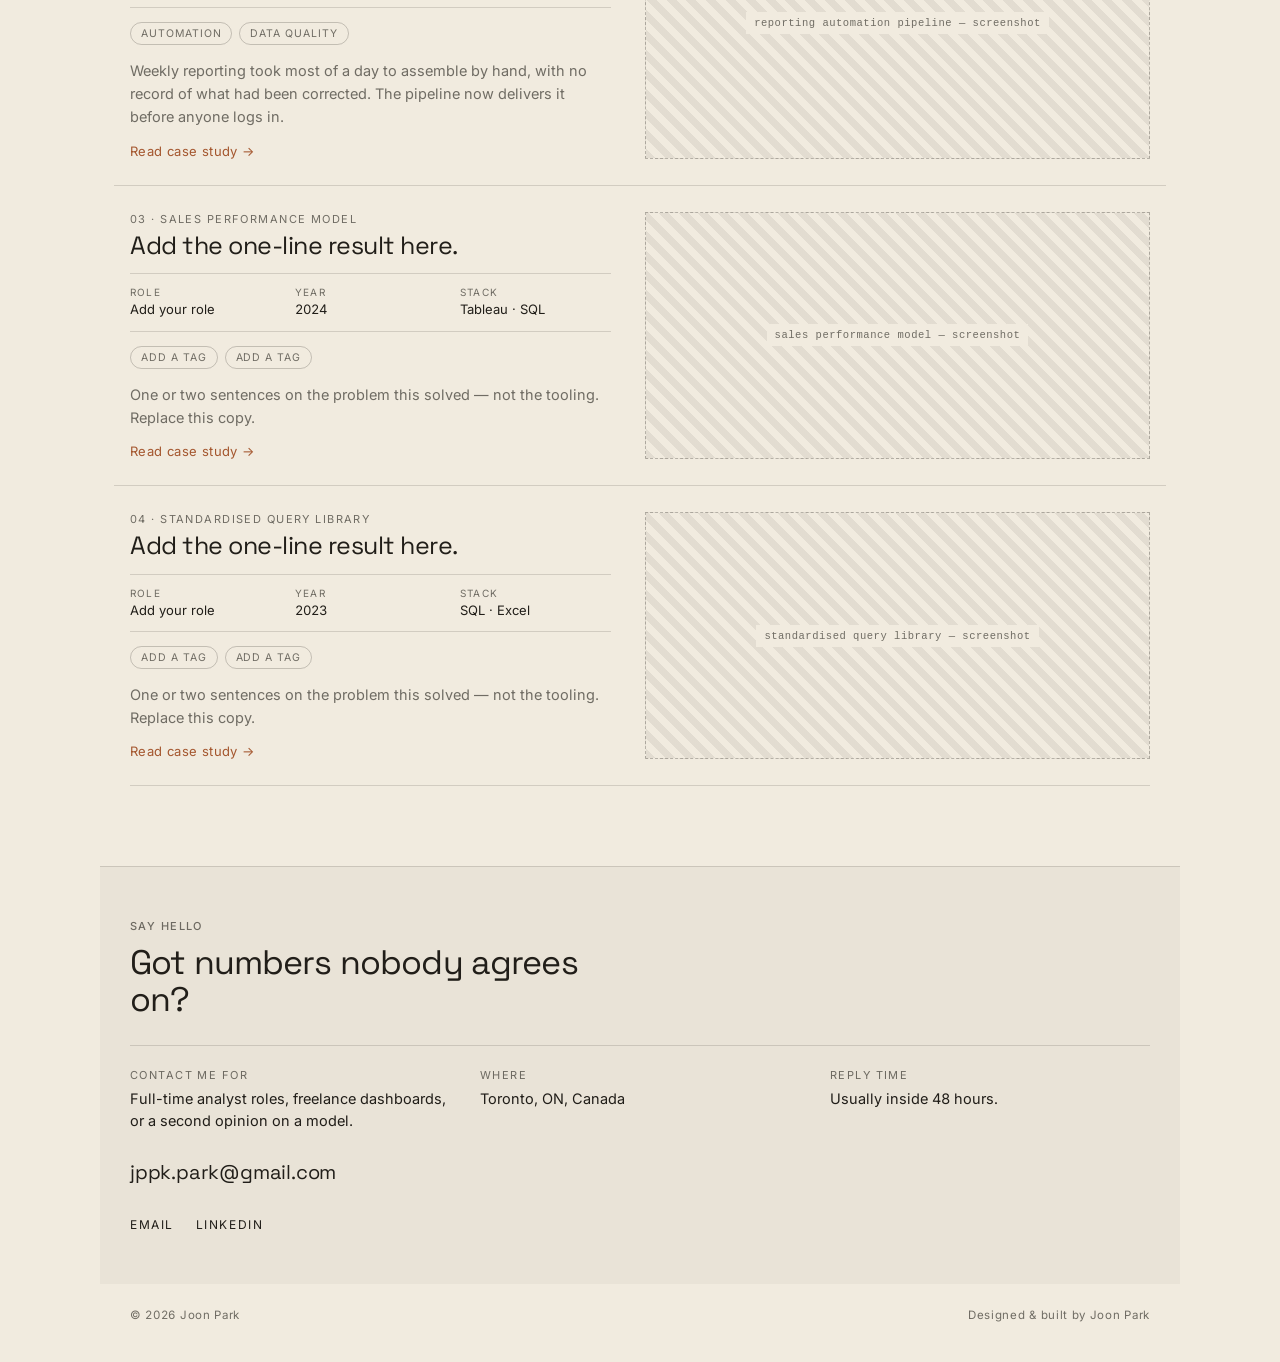
==== commit 23fc0b56: "Remove the resume button and link Not planned for the site, so drop the hero CTA pill and the contac" ====
--- a/index.html
+++ b/index.html
@@ -115,7 +115,6 @@
 
           <div class="cta-row">
             <a class="pill mail" href="#contact" data-u="jppk.park" data-d="gmail.com">Email me&nbsp;&#8599;</a>
-            <a class="pill" href="#">R&eacute;sum&eacute;&nbsp;&#8595;</a>
           </div>
         </div>
       </section>
@@ -304,7 +303,6 @@
           <div class="link-row">
             <a class="link-cap mail" href="#contact" data-u="jppk.park" data-d="gmail.com">Email</a>
             <a class="link-cap" href="https://www.linkedin.com/" rel="noopener">LinkedIn</a>
-            <a class="link-cap" href="#">R&eacute;sum&eacute;</a>
           </div>
         </div>
       </section>
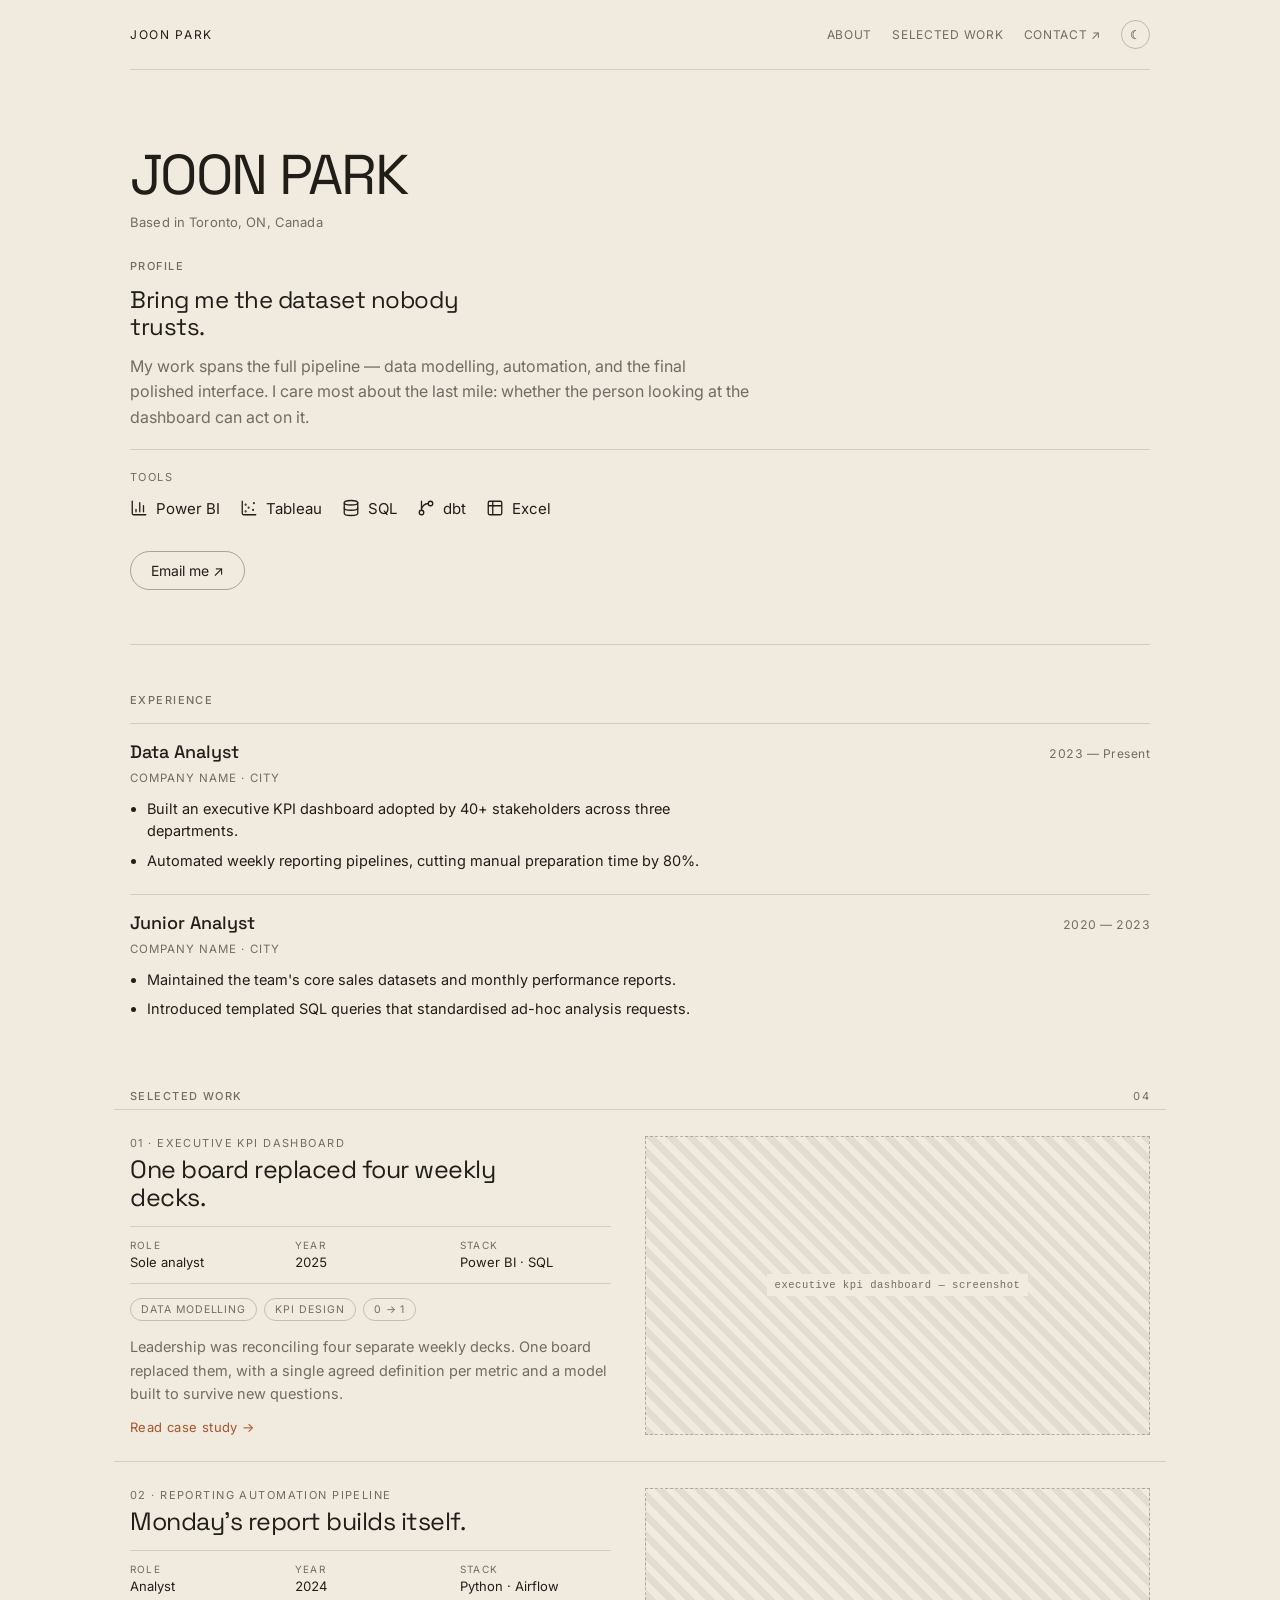
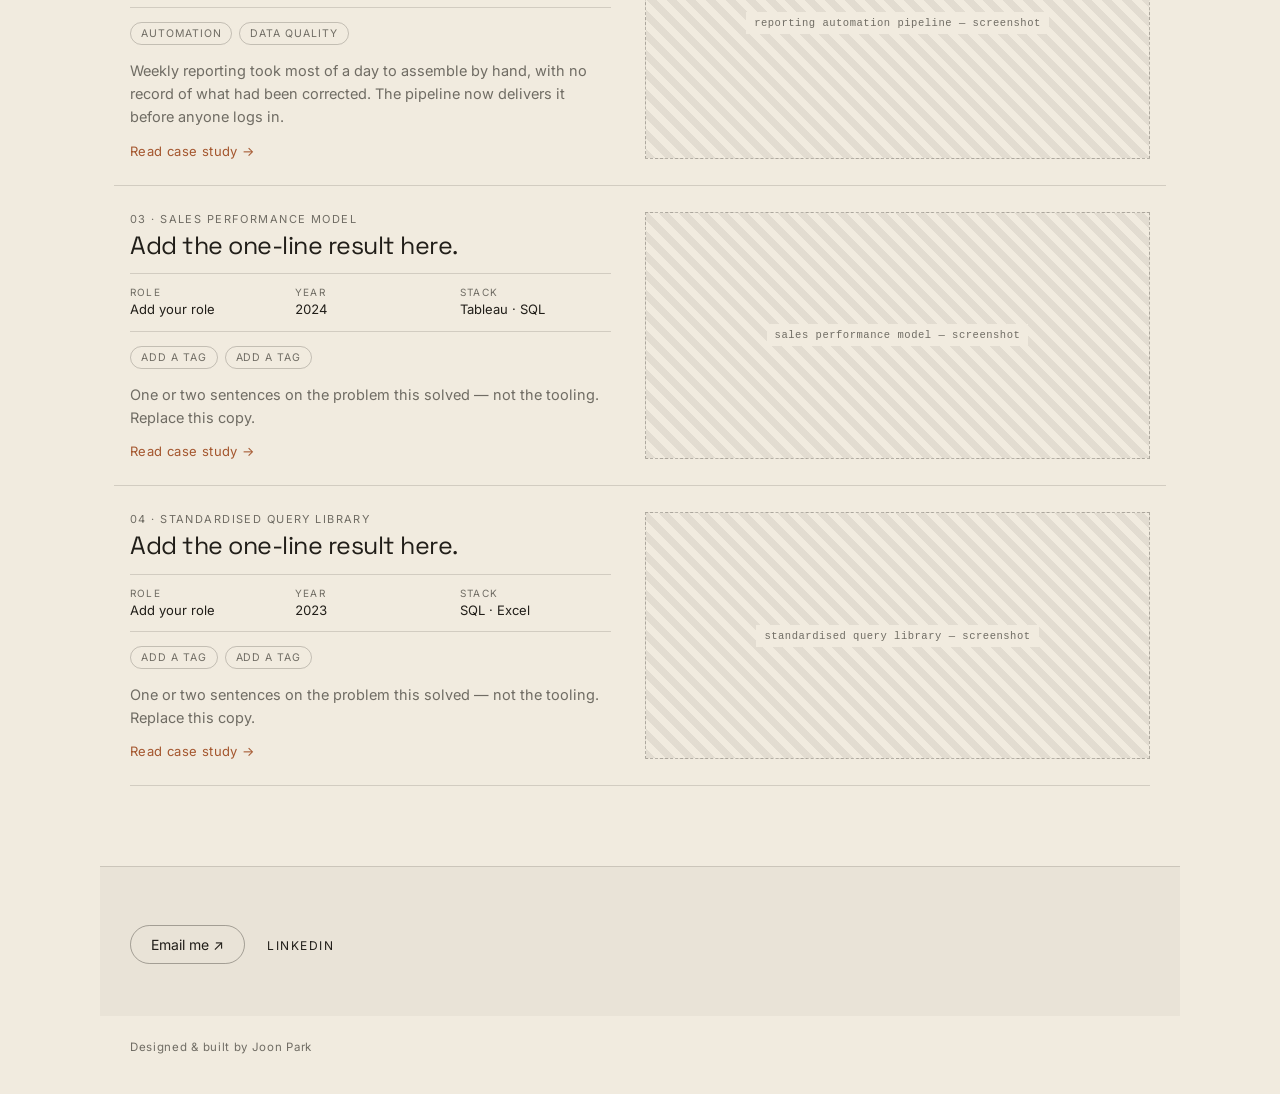
==== commit 5160b155: "Strip the contact panel down to the two links The panel's headline and the Contact-me-for / Where / " ====
--- a/index.html
+++ b/index.html
@@ -13,7 +13,7 @@
   <link
     href="https://fonts.googleapis.com/css2?family=Space+Grotesk:wght@400;500&family=Inter:wght@400;500&display=swap"
     rel="stylesheet">
-  <link rel="stylesheet" href="css/style.css?v=13">
+  <link rel="stylesheet" href="css/style.css?v=14">
   <!-- Runs before first paint so the stored theme never flashes. -->
   <script>
     (function () {
@@ -274,49 +274,28 @@
       <!-- ============ CONTACT ============ -->
       <section class="panel" id="contact">
         <div class="panel-inner">
-          <div class="panel-head">
-            <h2 class="label">Say hello</h2>
-            <p class="panel-title">Got numbers nobody agrees on?</p>
-          </div>
-
-          <div class="triple">
-            <div class="tri">
-              <span class="eyebrow">Contact me for</span>
-              <span class="tri-v">Full-time analyst roles, freelance dashboards, or a second
-                opinion on a model.</span>
-            </div>
-            <div class="tri">
-              <span class="eyebrow">Where</span>
-              <span class="tri-v">Toronto, ON, Canada</span>
-            </div>
-            <div class="tri">
-              <span class="eyebrow">Reply time</span>
-              <span class="tri-v num">Usually inside 48 hours.</span>
-            </div>
-          </div>
-
-          <!-- The address is assembled by js/main.js so it never appears in the
-               page source. Without JS this stays readable as the (at)/(dot) form. -->
-          <a class="mail-display mail" href="#contact"
-             data-u="jppk.park" data-d="gmail.com" data-show>jppk.park (at) gmail (dot) com</a>
-
+          <!-- The address is never written out. js/main.js builds the mailto
+               from the split data-u / data-d attributes when the page loads. -->
           <div class="link-row">
-            <a class="link-cap mail" href="#contact" data-u="jppk.park" data-d="gmail.com">Email</a>
+            <a class="pill mail" href="#contact" data-u="jppk.park" data-d="gmail.com">Email me&nbsp;&#8599;</a>
             <a class="link-cap" href="https://www.linkedin.com/" rel="noopener">LinkedIn</a>
           </div>
+
+          <noscript>
+            <p class="para">Email me at jppk.park (at) gmail (dot) com</p>
+          </noscript>
         </div>
       </section>
 
     </main>
 
     <footer class="site-foot bound">
-      <span class="num">&copy; 2026 Joon Park</span>
       <span>Designed &amp; built by Joon Park</span>
     </footer>
 
   </div>
 
-  <script src="js/main.js?v=13"></script>
+  <script src="js/main.js?v=14"></script>
 </body>
 
 </html>
--- a/css/style.css
+++ b/css/style.css
@@ -298,22 +298,6 @@
   max-width: 1020px; margin: 0 auto;
   display: flex; flex-direction: column; gap: 26px;
 }
-.panel-head { display: flex; flex-direction: column; gap: 12px; }
-.panel-title {
-  font-family: var(--display); font-size: 34px; font-weight: 400;
-  line-height: 1.08; letter-spacing: -.025em; max-width: 22ch;
-}
-.triple {
-  display: grid; grid-template-columns: repeat(3, 1fr); gap: 30px;
-  padding-top: 22px; border-top: 1px solid var(--hair);
-}
-.tri { display: flex; flex-direction: column; gap: 6px; }
-.tri-v { font-size: 14.5px; line-height: 1.55; }
-.mail-display {
-  align-self: start;
-  font-family: var(--display); font-size: 20px; line-height: 1.3;
-  letter-spacing: -.01em; word-break: break-word;
-}
 .link-row {
   display: flex; flex-wrap: wrap; gap: 22px;
   align-items: baseline; padding-top: 6px;
@@ -399,7 +383,6 @@
 @media (max-width: 820px) {
   .hero-name,
   .cs-title      { font-size: 31px; }
-  .panel-title   { font-size: 27px; }
 
   /* The four nav items plus the brand are wider than a phone viewport, so let
      the bar wrap to a second row instead of forcing the page to scroll. */
@@ -410,7 +393,6 @@
   .ph-shot       { order: -1; }
 
   .facts4        { grid-template-columns: 1fr 1fr; gap: 20px; }
-  .triple        { grid-template-columns: 1fr; gap: 26px; }
   .cs-row        { grid-template-columns: 1fr; gap: 12px; }
   .cs-nav .panel-inner { grid-template-columns: 1fr; gap: 30px; }
 }
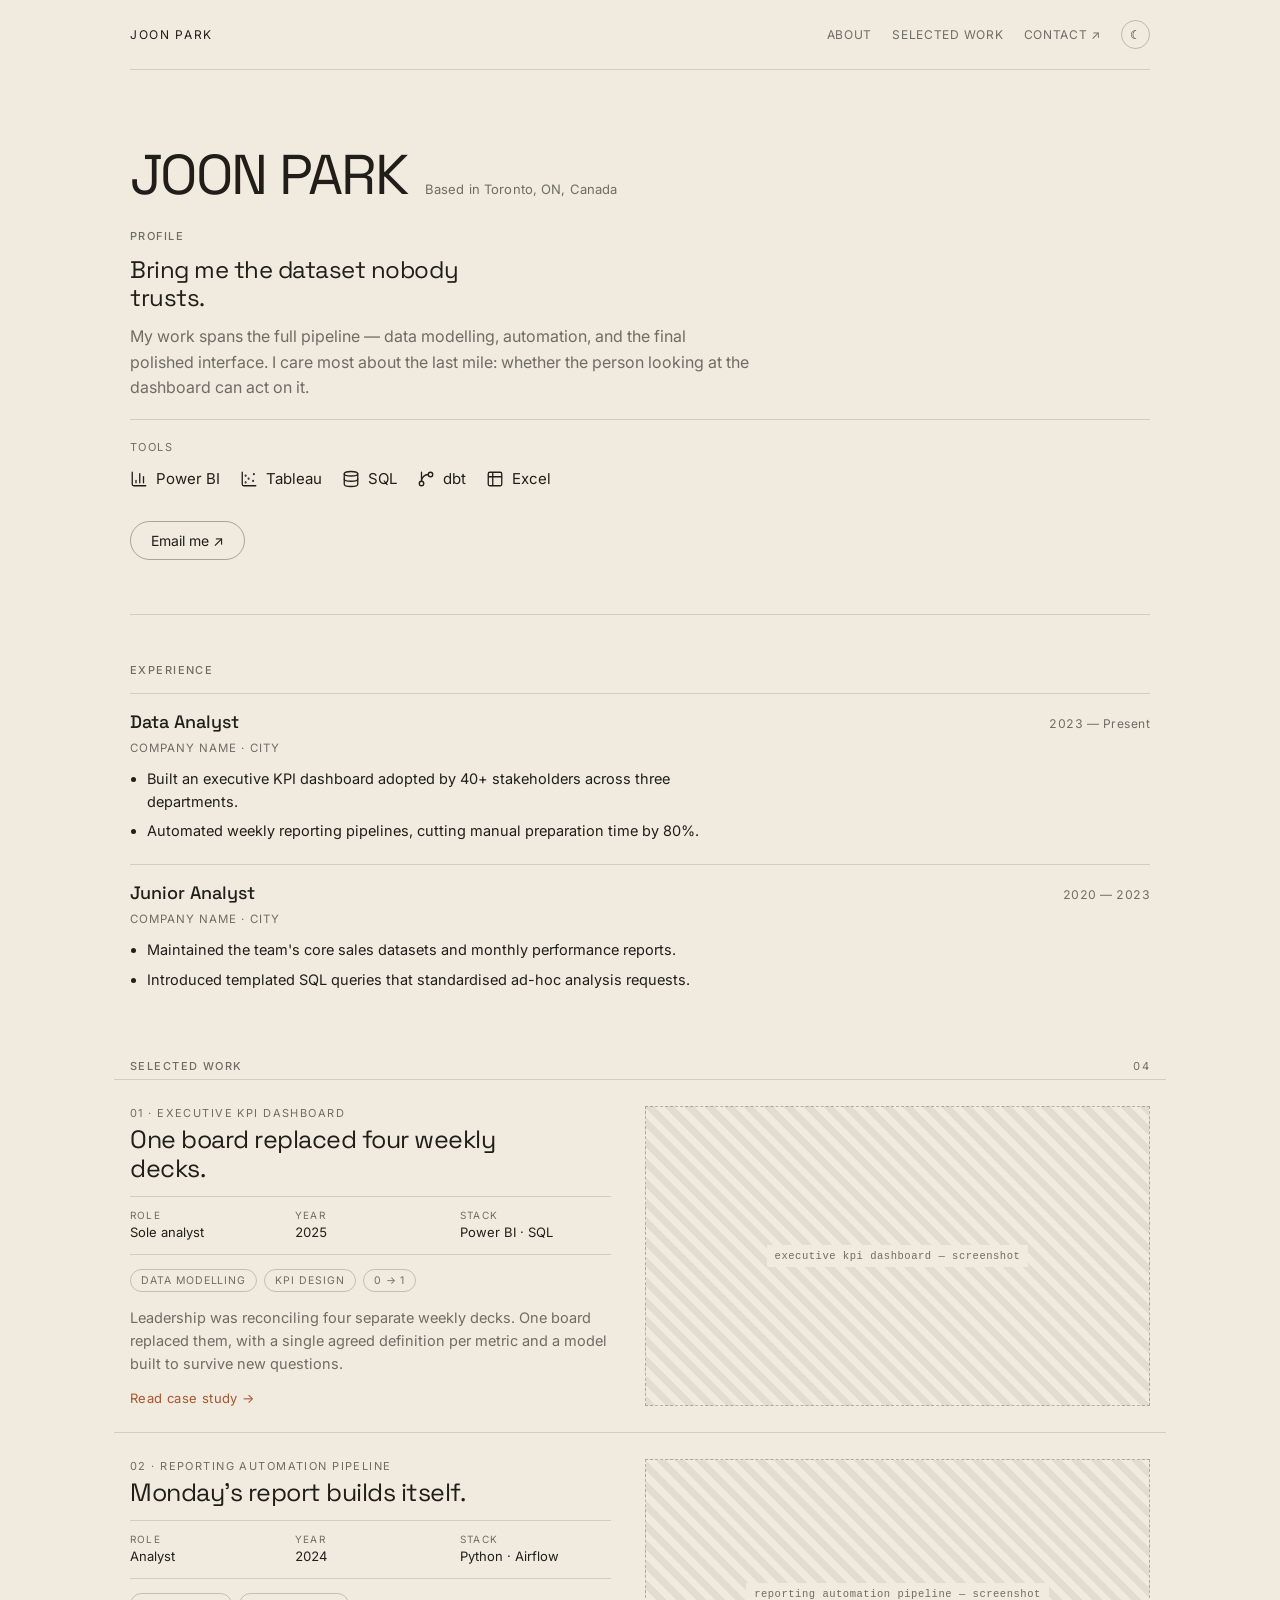
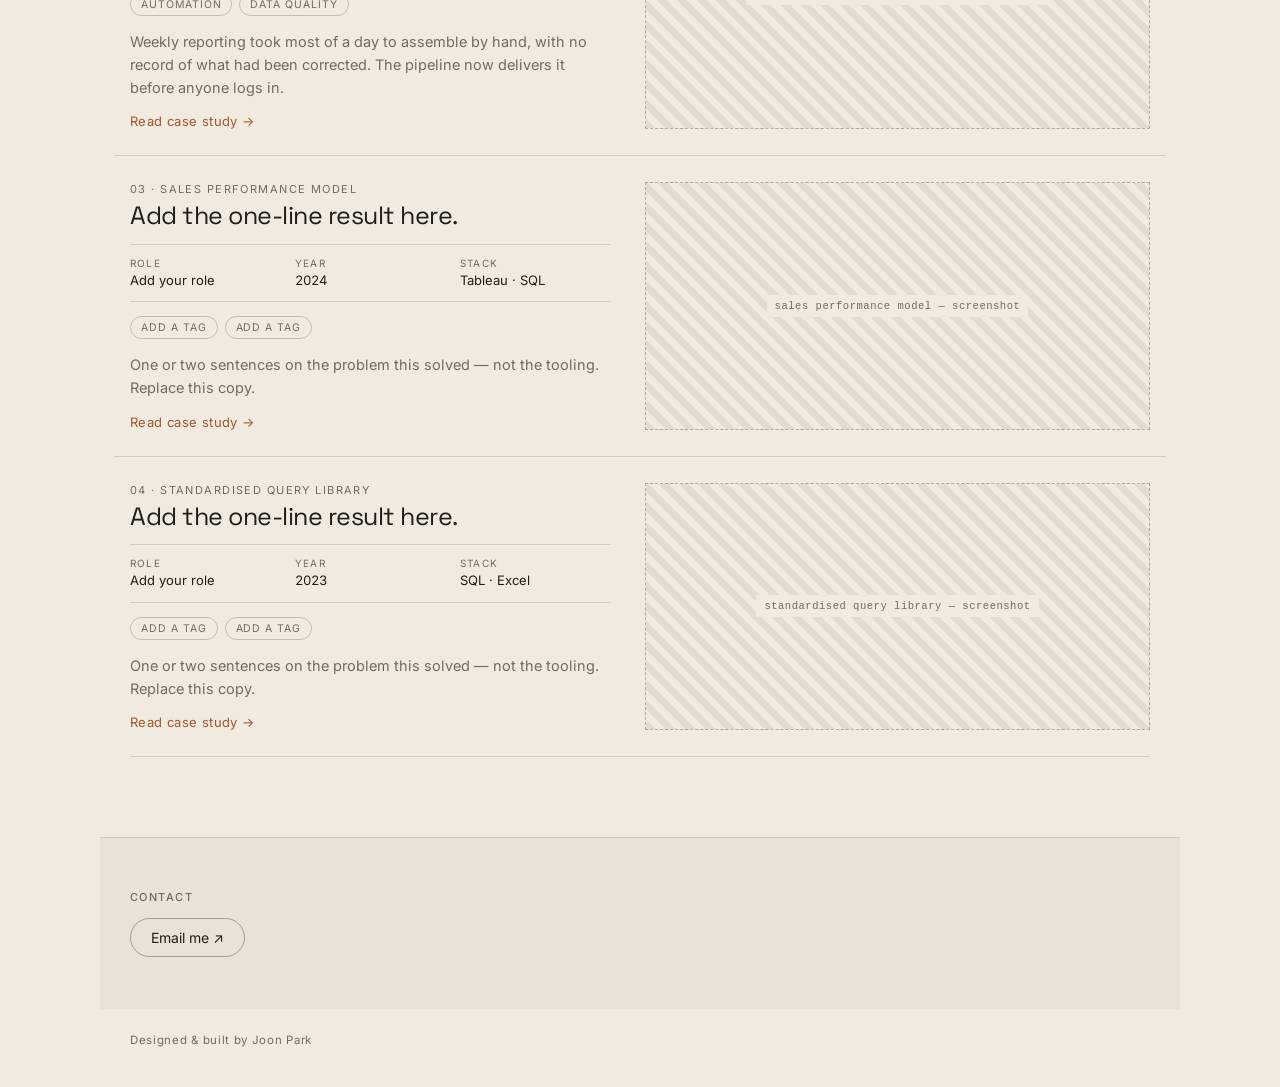
==== commit 7b169aef: "Hero name and location on one line; label the contact panel - Lay the hero out as a baseline-aligned" ====
--- a/index.html
+++ b/index.html
@@ -13,7 +13,7 @@
   <link
     href="https://fonts.googleapis.com/css2?family=Space+Grotesk:wght@400;500&family=Inter:wght@400;500&display=swap"
     rel="stylesheet">
-  <link rel="stylesheet" href="css/style.css?v=14">
+  <link rel="stylesheet" href="css/style.css?v=16">
   <!-- Runs before first paint so the stored theme never flashes. -->
   <script>
     (function () {
@@ -276,9 +276,9 @@
         <div class="panel-inner">
           <!-- The address is never written out. js/main.js builds the mailto
                from the split data-u / data-d attributes when the page loads. -->
-          <div class="link-row">
+          <div class="contact-block">
+            <h2 class="label">Contact</h2>
             <a class="pill mail" href="#contact" data-u="jppk.park" data-d="gmail.com">Email me&nbsp;&#8599;</a>
-            <a class="link-cap" href="https://www.linkedin.com/" rel="noopener">LinkedIn</a>
           </div>
 
           <noscript>
@@ -295,7 +295,7 @@
 
   </div>
 
-  <script src="js/main.js?v=14"></script>
+  <script src="js/main.js?v=16"></script>
 </body>
 
 </html>
--- a/css/style.css
+++ b/css/style.css
@@ -147,9 +147,11 @@
   max-width: 17ch; text-wrap: balance;
 }
 
-/* Name and location read as one unit, so they sit tighter than the
-   hero-stack's 26px rhythm. */
-.hero-id  { display: flex; flex-direction: column; gap: 10px; }
+/* Name and location share a line, sitting on a common baseline. Wraps to two
+   lines on narrow screens, where they'd otherwise overflow. */
+.hero-id {
+  display: flex; flex-wrap: wrap; align-items: baseline; gap: 8px 18px;
+}
 .hero-loc { font-size: 13px; line-height: 1.5; letter-spacing: .01em; color: var(--muted); }
 
 .profile { display: flex; flex-direction: column; gap: 13px; }
@@ -298,11 +300,11 @@
   max-width: 1020px; margin: 0 auto;
   display: flex; flex-direction: column; gap: 26px;
 }
-.link-row {
-  display: flex; flex-wrap: wrap; gap: 22px;
-  align-items: baseline; padding-top: 6px;
-}
-.link-cap { font-size: 12px; letter-spacing: .13em; text-transform: uppercase; }
+/* Label sits close to the button so the two read as one pair, rather than
+   inheriting the panel's looser 26px rhythm. */
+.contact-block {
+  display: flex; flex-direction: column; align-items: flex-start; gap: 14px;
+}
 
 /* ---------- footer ---------- */
 
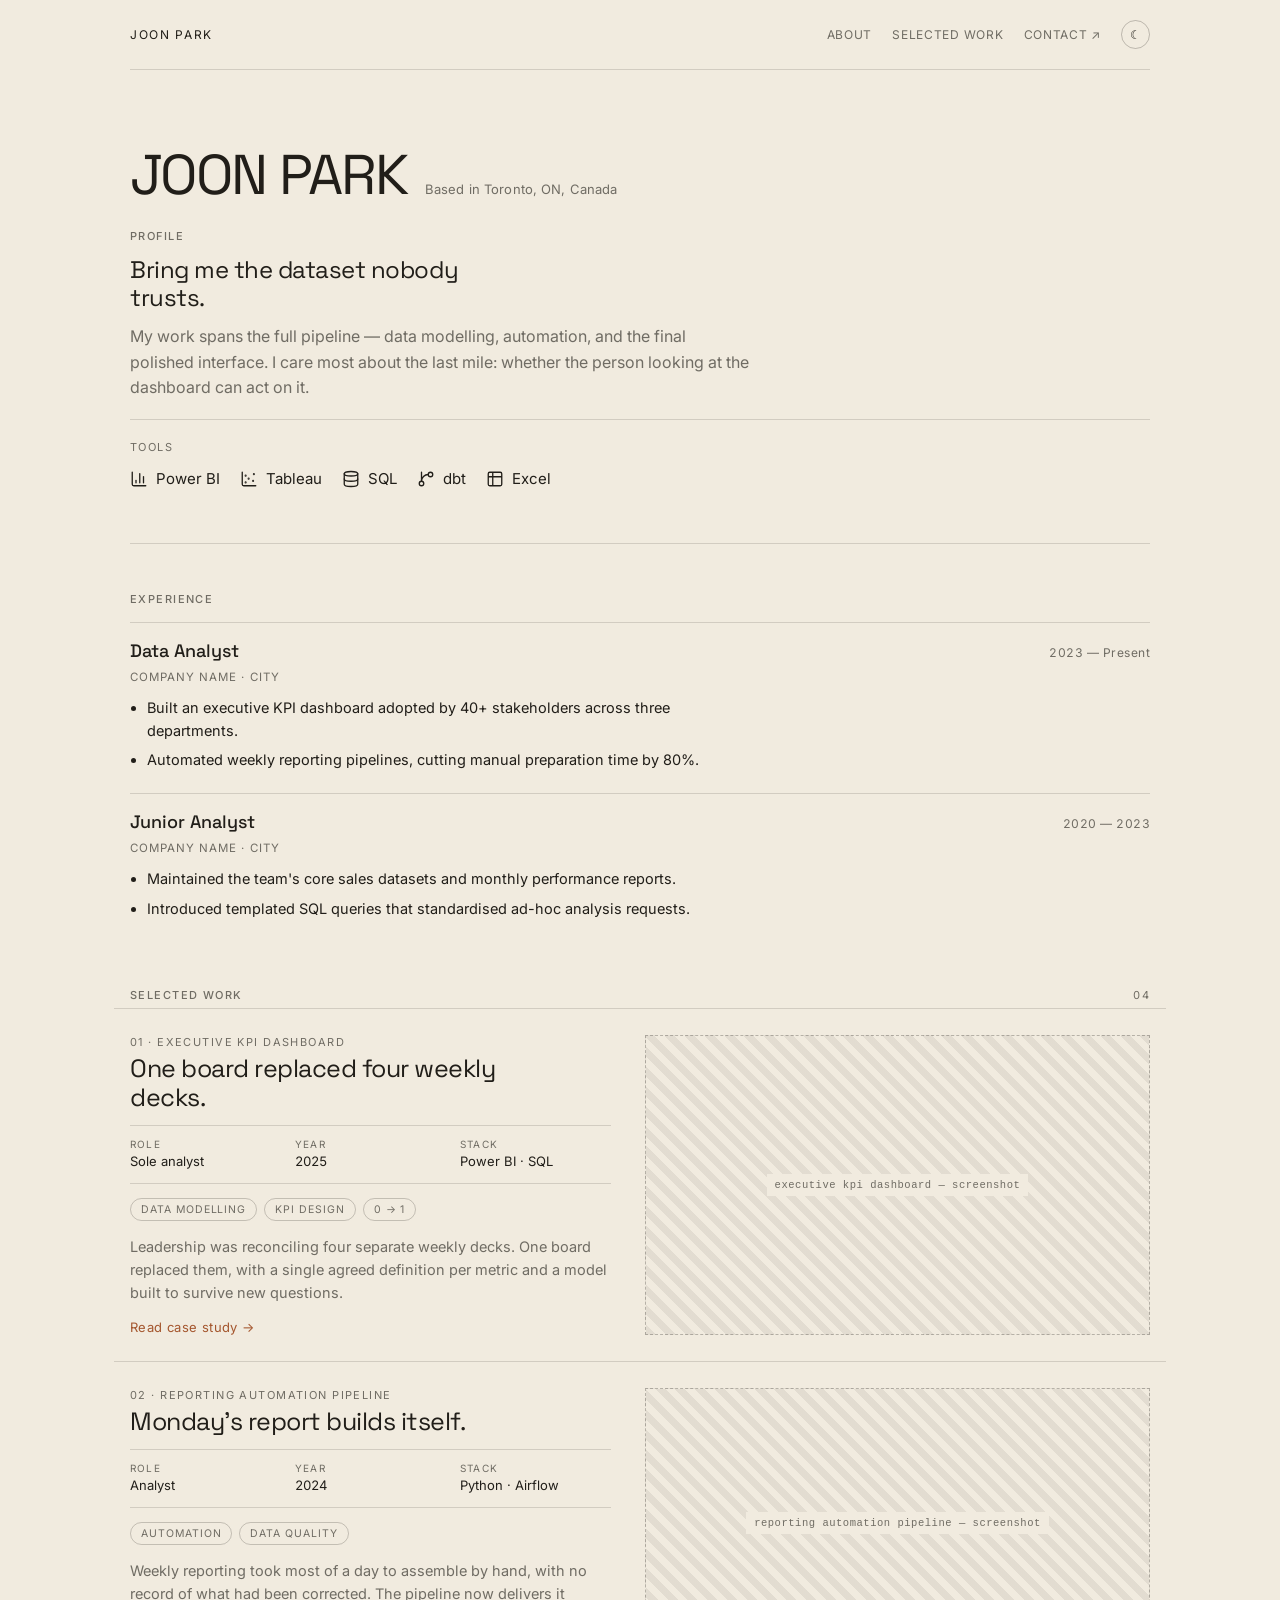
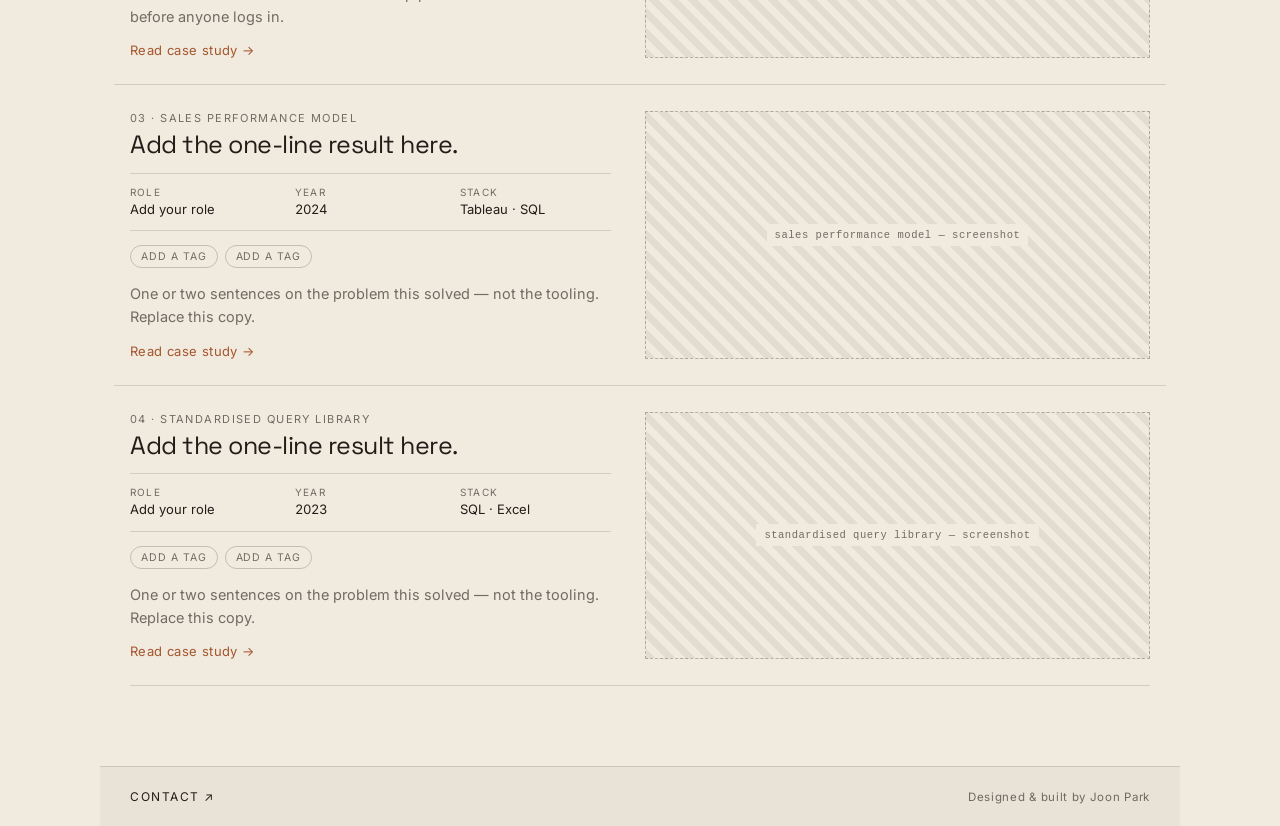
==== commit 21d71a8e: "End the page on a slim contact bar The tinted panel now closes the site: contact link left, credit r" ====
--- a/index.html
+++ b/index.html
@@ -13,7 +13,7 @@
   <link
     href="https://fonts.googleapis.com/css2?family=Space+Grotesk:wght@400;500&family=Inter:wght@400;500&display=swap"
     rel="stylesheet">
-  <link rel="stylesheet" href="css/style.css?v=16">
+  <link rel="stylesheet" href="css/style.css?v=22">
   <!-- Runs before first paint so the stored theme never flashes. -->
   <script>
     (function () {
@@ -112,10 +112,6 @@
               </div>
             </div>
           </div>
-
-          <div class="cta-row">
-            <a class="pill mail" href="#contact" data-u="jppk.park" data-d="gmail.com">Email me&nbsp;&#8599;</a>
-          </div>
         </div>
       </section>
 
@@ -272,13 +268,14 @@
       </section>
 
       <!-- ============ CONTACT ============ -->
-      <section class="panel" id="contact">
+      <section class="panel panel-thin" id="contact">
         <div class="panel-inner">
           <!-- The address is never written out. js/main.js builds the mailto
                from the split data-u / data-d attributes when the page loads. -->
-          <div class="contact-block">
-            <h2 class="label">Contact</h2>
-            <a class="pill mail" href="#contact" data-u="jppk.park" data-d="gmail.com">Email me&nbsp;&#8599;</a>
+          <div class="contact-row">
+            <a class="contact-cta mail" href="#contact"
+               data-u="jppk.park" data-d="gmail.com">Contact&nbsp;&#8599;</a>
+            <span class="credit">Designed &amp; built by Joon Park</span>
           </div>
 
           <noscript>
@@ -289,13 +286,9 @@
 
     </main>
 
-    <footer class="site-foot bound">
-      <span>Designed &amp; built by Joon Park</span>
-    </footer>
-
   </div>
 
-  <script src="js/main.js?v=16"></script>
+  <script src="js/main.js?v=22"></script>
 </body>
 
 </html>
--- a/css/style.css
+++ b/css/style.css
@@ -1,5 +1,5 @@
 /* ============================================================
-   J.P. Park — portfolio
+   Joon Park — portfolio
    Editorial parchment. Hairlines only, no shadows.
    One breakpoint: 820px.
    ============================================================ */
@@ -18,7 +18,6 @@
   --hair-strong: rgba(33, 30, 25, .25);   /* theme toggle */
   --hair-tag:    rgba(33, 30, 25, .22);   /* tag pills */
   --hair-dash:   rgba(33, 30, 25, .28);   /* image placeholders */
-  --hair-icon:   rgba(33, 30, 25, .35);   /* tool slots, CTA pills */
 
   --ph-fill:     rgba(33, 30, 25, .07);   /* placeholder hatching */
   --chip-bg:     #f1ebdf;                 /* label chip sitting on the hatching */
@@ -42,7 +41,6 @@
   --hair-strong: rgba(236, 229, 214, .28);
   --hair-tag:    rgba(236, 229, 214, .22);
   --hair-dash:   rgba(236, 229, 214, .26);
-  --hair-icon:   rgba(236, 229, 214, .30);
 
   --ph-fill:     rgba(236, 229, 214, .09);
   --chip-bg:     #16140f;
@@ -64,7 +62,6 @@
     --hair-strong: rgba(236, 229, 214, .28);
     --hair-tag:    rgba(236, 229, 214, .22);
     --hair-dash:   rgba(236, 229, 214, .26);
-    --hair-icon:   rgba(236, 229, 214, .30);
     --ph-fill:     rgba(236, 229, 214, .09);
     --chip-bg:     #16140f;
     color-scheme: dark;
@@ -184,13 +181,6 @@
   stroke-width: 1.75;
 }
 
-.cta-row { display: flex; flex-wrap: wrap; gap: 12px; padding-top: 6px; }
-.pill {
-  border: 1px solid var(--hair-icon); border-radius: 22px;
-  padding: 10px 20px; font-size: 14px;
-}
-.pill:hover { border-color: var(--accent); }
-
 /* ---------- experience ---------- */
 
 .about {
@@ -300,17 +290,23 @@
   max-width: 1020px; margin: 0 auto;
   display: flex; flex-direction: column; gap: 26px;
 }
-/* Label sits close to the button so the two read as one pair, rather than
-   inheriting the panel's looser 26px rhythm. */
-.contact-block {
-  display: flex; flex-direction: column; align-items: flex-start; gap: 14px;
-}
+/* A slim closing band that ends the page: contact link left, credit right.
+   The full 52px panel padding was built for a headline and three columns. */
+.panel-thin { padding-top: 22px; padding-bottom: 22px; }
+.contact-row {
+  display: flex; flex-wrap: wrap; justify-content: space-between;
+  align-items: baseline; gap: 8px 26px;
+}
+.credit { font-size: 11.5px; letter-spacing: .06em; color: var(--muted); }
+.contact-cta { font-size: 12px; letter-spacing: .13em; text-transform: uppercase; }
 
 /* ---------- footer ---------- */
 
+/* Only the credit line remains, so send it to the right edge — space-between
+   would just pin it left. */
 .site-foot {
   padding: 24px 0 40px;
-  display: flex; justify-content: space-between; align-items: baseline; gap: 20px;
+  display: flex; justify-content: flex-end; align-items: baseline; gap: 20px;
 }
 .site-foot span { font-size: 11.5px; letter-spacing: .06em; color: var(--muted); }
 
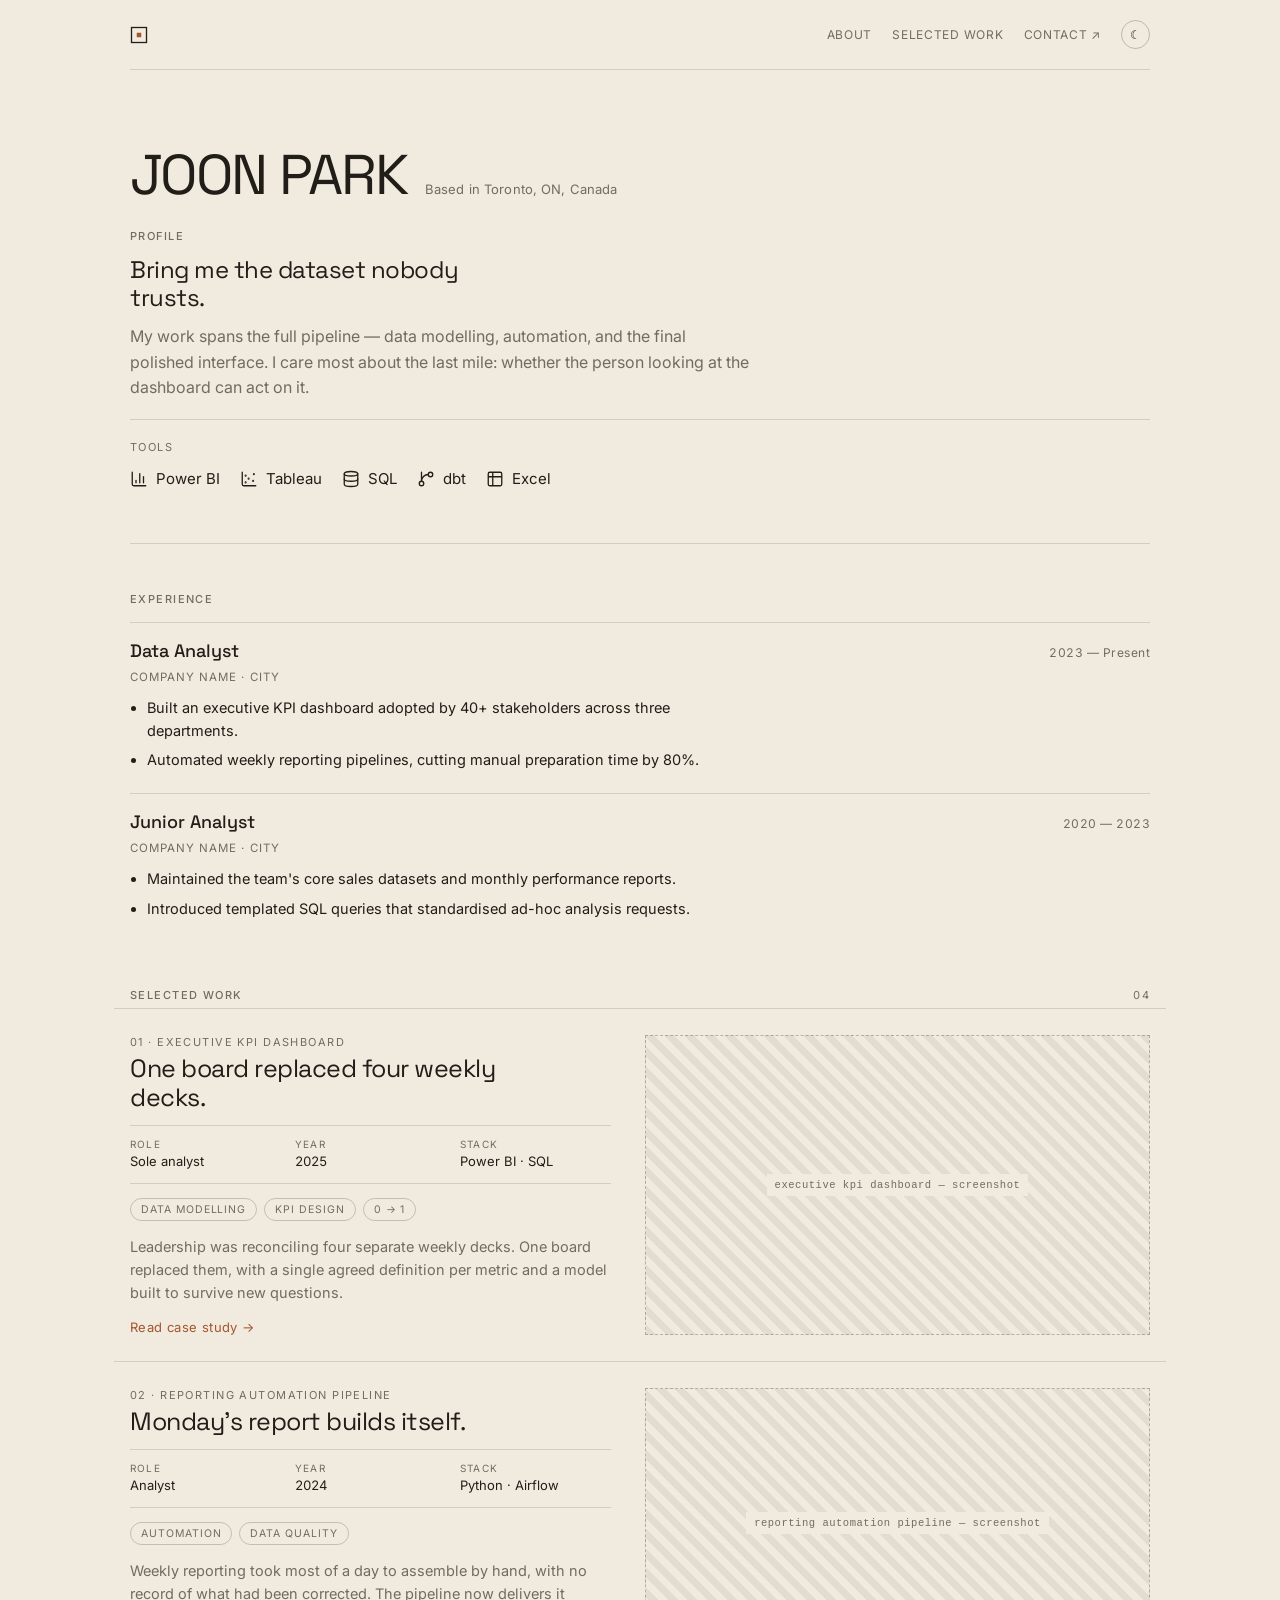
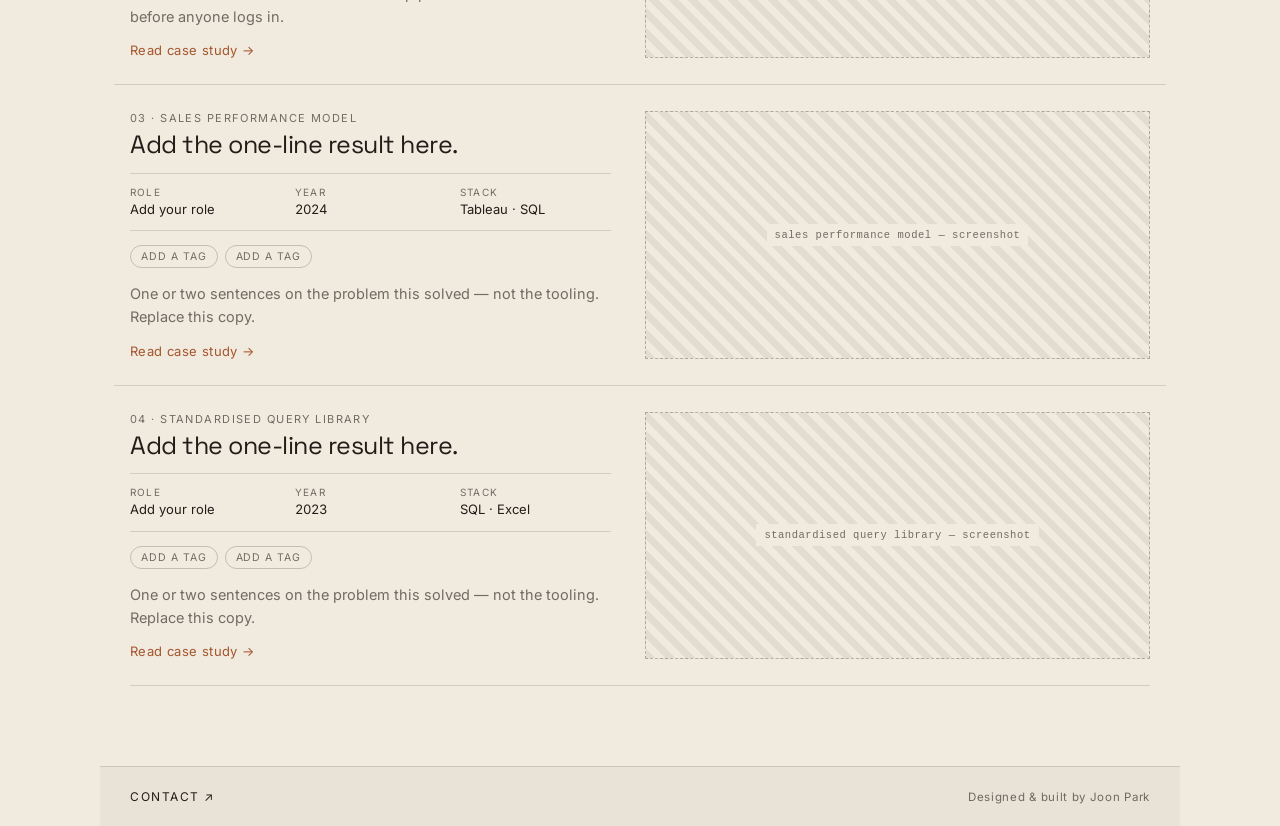
==== commit 9c02da2f: "Replace the header wordmark with a square mark The hero carries the name at 56px, so spelling it out" ====
--- a/index.html
+++ b/index.html
@@ -13,7 +13,7 @@
   <link
     href="https://fonts.googleapis.com/css2?family=Space+Grotesk:wght@400;500&family=Inter:wght@400;500&display=swap"
     rel="stylesheet">
-  <link rel="stylesheet" href="css/style.css?v=22">
+  <link rel="stylesheet" href="css/style.css?v=23">
   <!-- Runs before first paint so the stored theme never flashes. -->
   <script>
     (function () {
@@ -35,7 +35,14 @@
   <div class="wrap">
 
     <header class="site-head bound">
-      <a class="brand" href="index.html">Joon&nbsp;Park</a>
+      <a class="brand" href="index.html" aria-label="Joon Park — home">
+        <!-- Square mark, matching the favicon. Outline uses currentColor so it
+             follows the theme and goes terracotta on hover. -->
+        <svg viewBox="0 0 24 24" fill="none" stroke="currentColor" aria-hidden="true">
+          <rect x="2" y="2" width="20" height="20" />
+          <rect class="brand-core" x="9" y="9" width="6" height="6" />
+        </svg>
+      </a>
       <nav class="site-nav">
         <a class="nav-link" href="#about">About</a>
         <a class="nav-link" href="#work">Selected Work</a>
@@ -288,7 +295,7 @@
 
   </div>
 
-  <script src="js/main.js?v=22"></script>
+  <script src="js/main.js?v=23"></script>
 </body>
 
 </html>
--- a/css/style.css
+++ b/css/style.css
@@ -107,7 +107,11 @@
   gap: 18px; padding: 20px 0;
   border-bottom: 1px solid var(--hair);
 }
-.brand { font-size: 12px; letter-spacing: .14em; text-transform: uppercase; }
+/* Wordless home mark — the hero already carries the name, so repeating it in
+   the header was redundant. Sized and weighted like the tool glyphs. */
+.brand { display: inline-flex; }
+.brand svg { width: 18px; height: 18px; stroke-width: 1.75; }
+.brand-core { fill: var(--accent); stroke: none; }
 .site-nav { display: flex; align-items: center; gap: 20px; }
 .nav-link {
   font-size: 12px; letter-spacing: .06em; text-transform: uppercase;
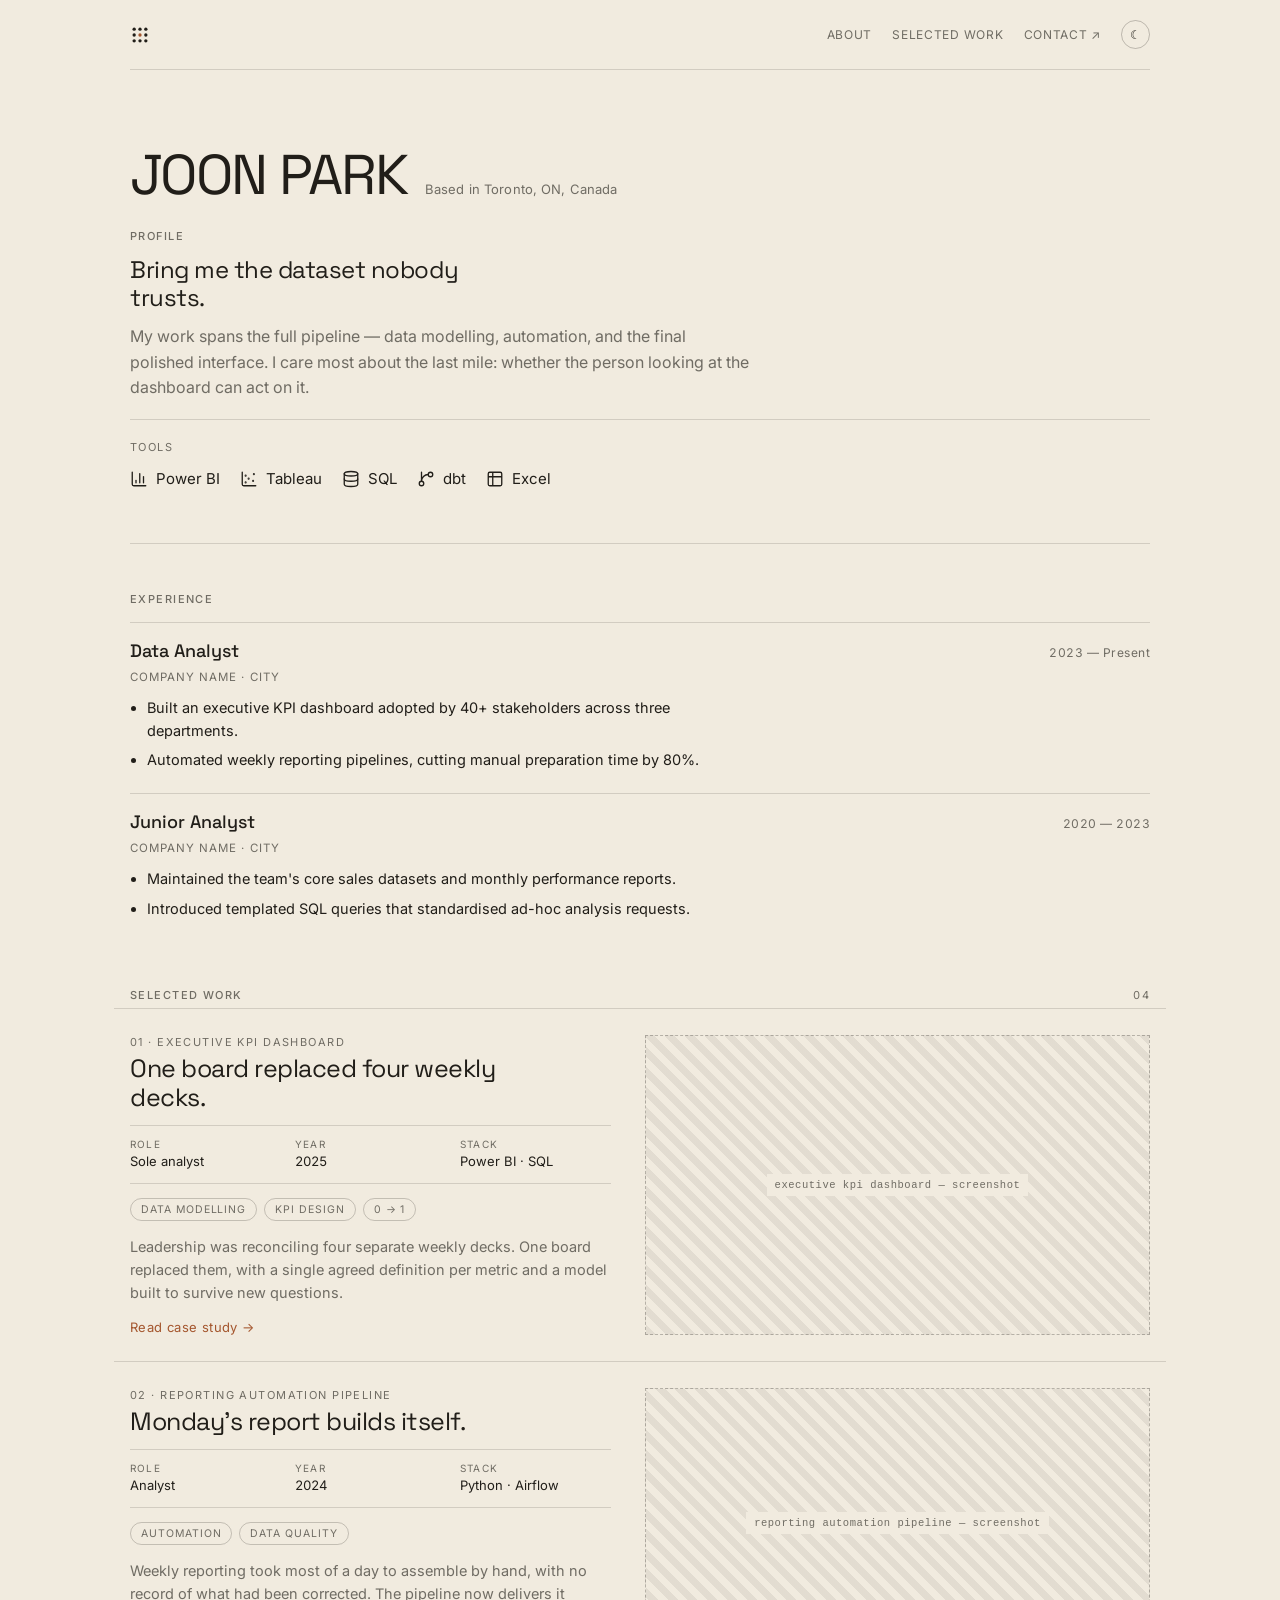
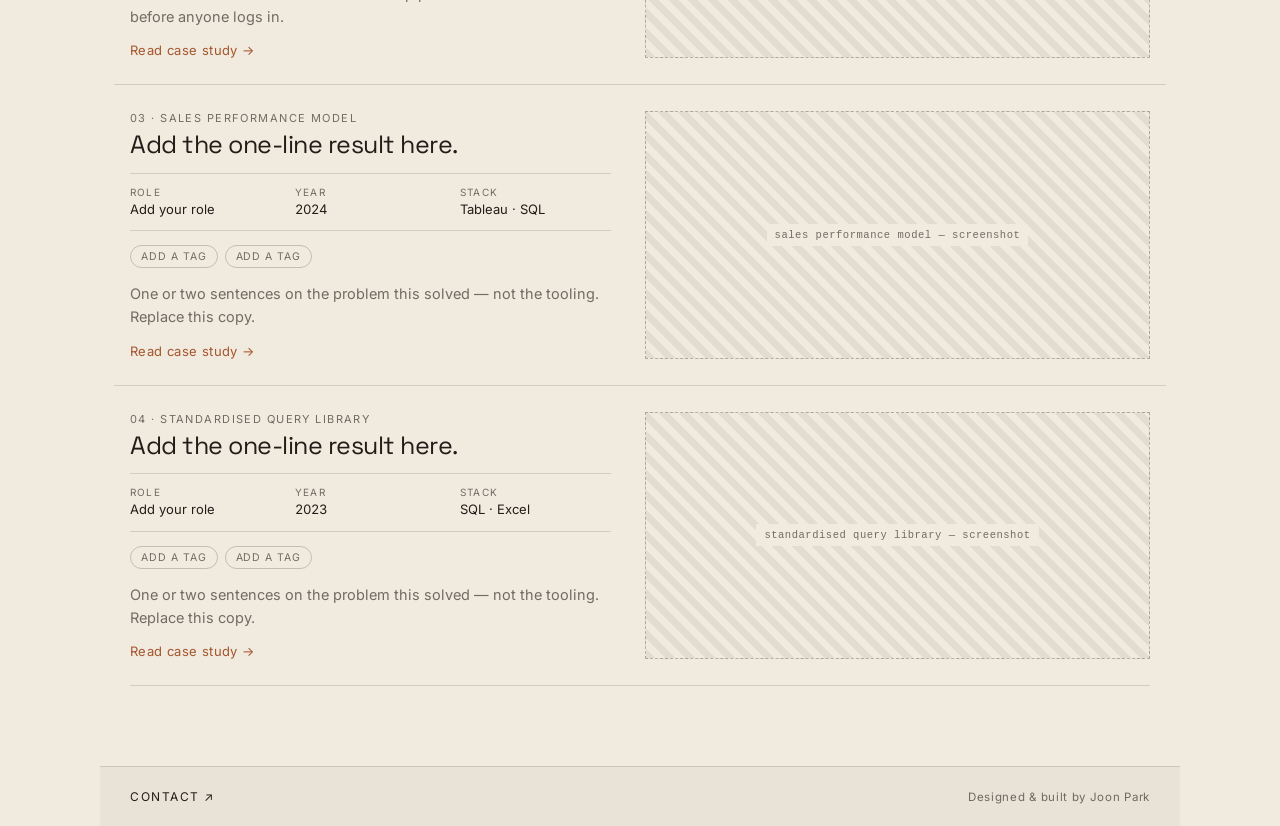
==== commit 505acfbf: "Use a 3x3 dot grid for the home mark Reads as a data matrix, which suits the work. Dots use currentC" ====
--- a/index.html
+++ b/index.html
@@ -13,7 +13,7 @@
   <link
     href="https://fonts.googleapis.com/css2?family=Space+Grotesk:wght@400;500&family=Inter:wght@400;500&display=swap"
     rel="stylesheet">
-  <link rel="stylesheet" href="css/style.css?v=23">
+  <link rel="stylesheet" href="css/style.css?v=24">
   <!-- Runs before first paint so the stored theme never flashes. -->
   <script>
     (function () {
@@ -36,11 +36,12 @@
 
     <header class="site-head bound">
       <a class="brand" href="index.html" aria-label="Joon Park — home">
-        <!-- Square mark, matching the favicon. Outline uses currentColor so it
-             follows the theme and goes terracotta on hover. -->
-        <svg viewBox="0 0 24 24" fill="none" stroke="currentColor" aria-hidden="true">
-          <rect x="2" y="2" width="20" height="20" />
-          <rect class="brand-core" x="9" y="9" width="6" height="6" />
+        <!-- 3x3 dot grid. Dots inherit the ink via currentColor so the mark
+             themes itself; the centre dot picks up the terracotta accent. -->
+        <svg viewBox="0 0 24 24" aria-hidden="true">
+          <circle cx="5" cy="5" r="2" /> <circle cx="12" cy="5" r="2" /> <circle cx="19" cy="5" r="2" />
+          <circle cx="5" cy="12" r="2" /> <circle class="brand-core" cx="12" cy="12" r="2" /> <circle cx="19" cy="12" r="2" />
+          <circle cx="5" cy="19" r="2" /> <circle cx="12" cy="19" r="2" /> <circle cx="19" cy="19" r="2" />
         </svg>
       </a>
       <nav class="site-nav">
@@ -295,7 +296,7 @@
 
   </div>
 
-  <script src="js/main.js?v=23"></script>
+  <script src="js/main.js?v=24"></script>
 </body>
 
 </html>
--- a/css/style.css
+++ b/css/style.css
@@ -108,10 +108,12 @@
   border-bottom: 1px solid var(--hair);
 }
 /* Wordless home mark — the hero already carries the name, so repeating it in
-   the header was redundant. Sized and weighted like the tool glyphs. */
+   the header was redundant. Slightly larger than the 18px tool glyphs: a dot
+   grid reads lighter than a stroked shape at the same size. */
 .brand { display: inline-flex; }
-.brand svg { width: 18px; height: 18px; stroke-width: 1.75; }
-.brand-core { fill: var(--accent); stroke: none; }
+.brand svg { width: 20px; height: 20px; }
+.brand circle { fill: currentColor; }
+.brand .brand-core { fill: var(--accent); }   /* needs .brand to outrank the rule above */
 .site-nav { display: flex; align-items: center; gap: 20px; }
 .nav-link {
   font-size: 12px; letter-spacing: .06em; text-transform: uppercase;
